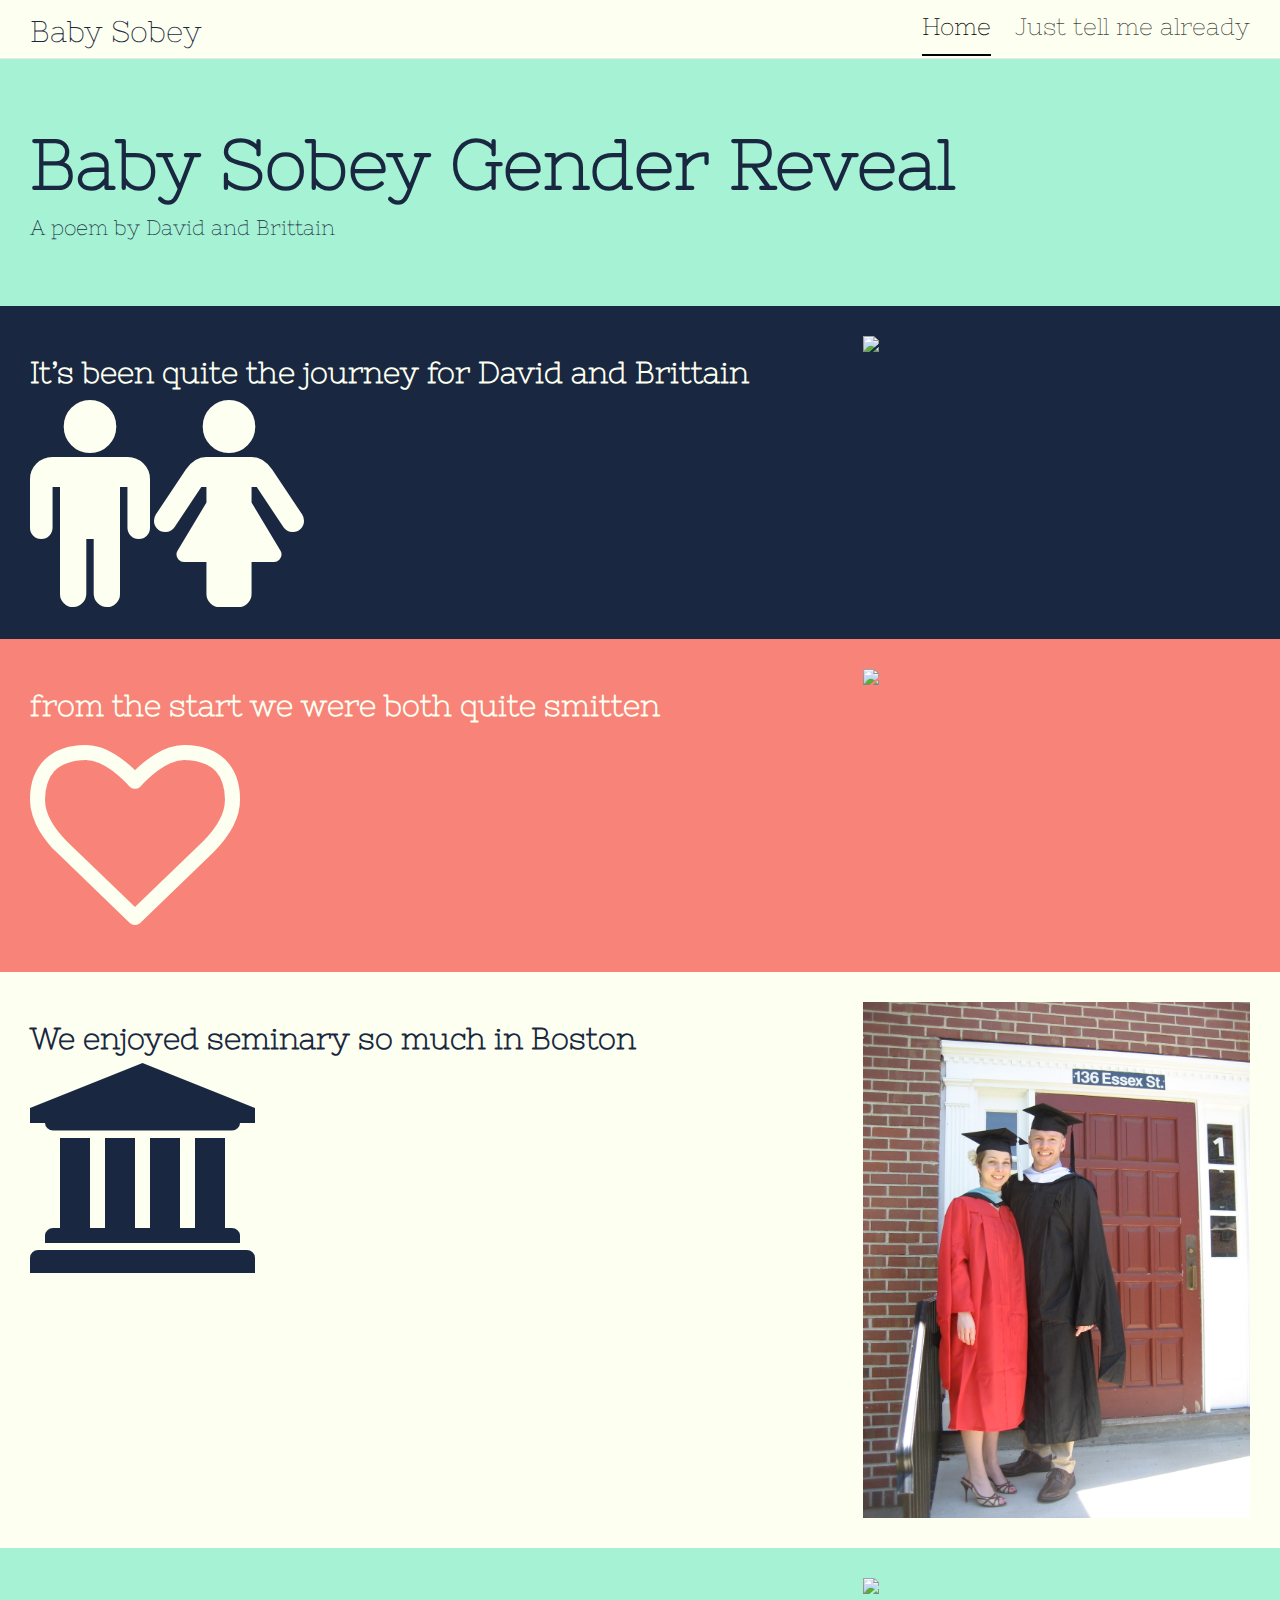
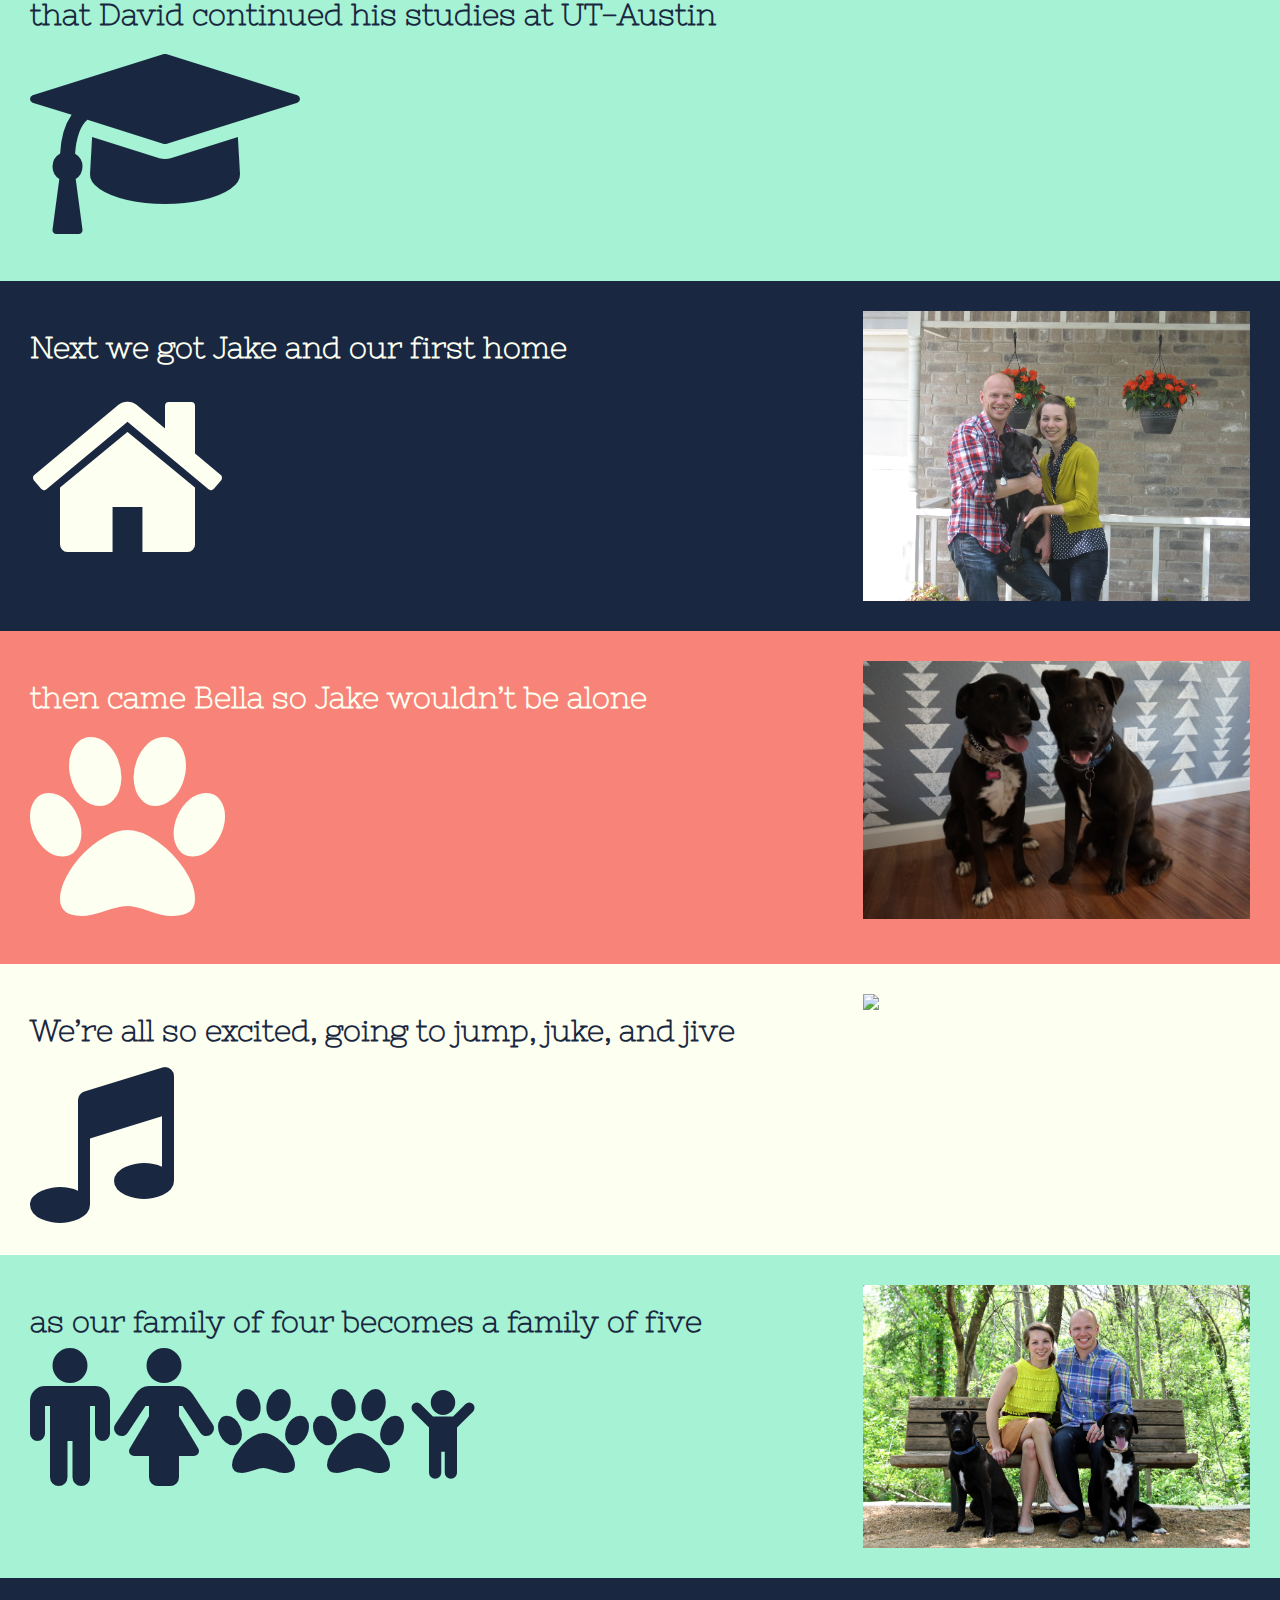
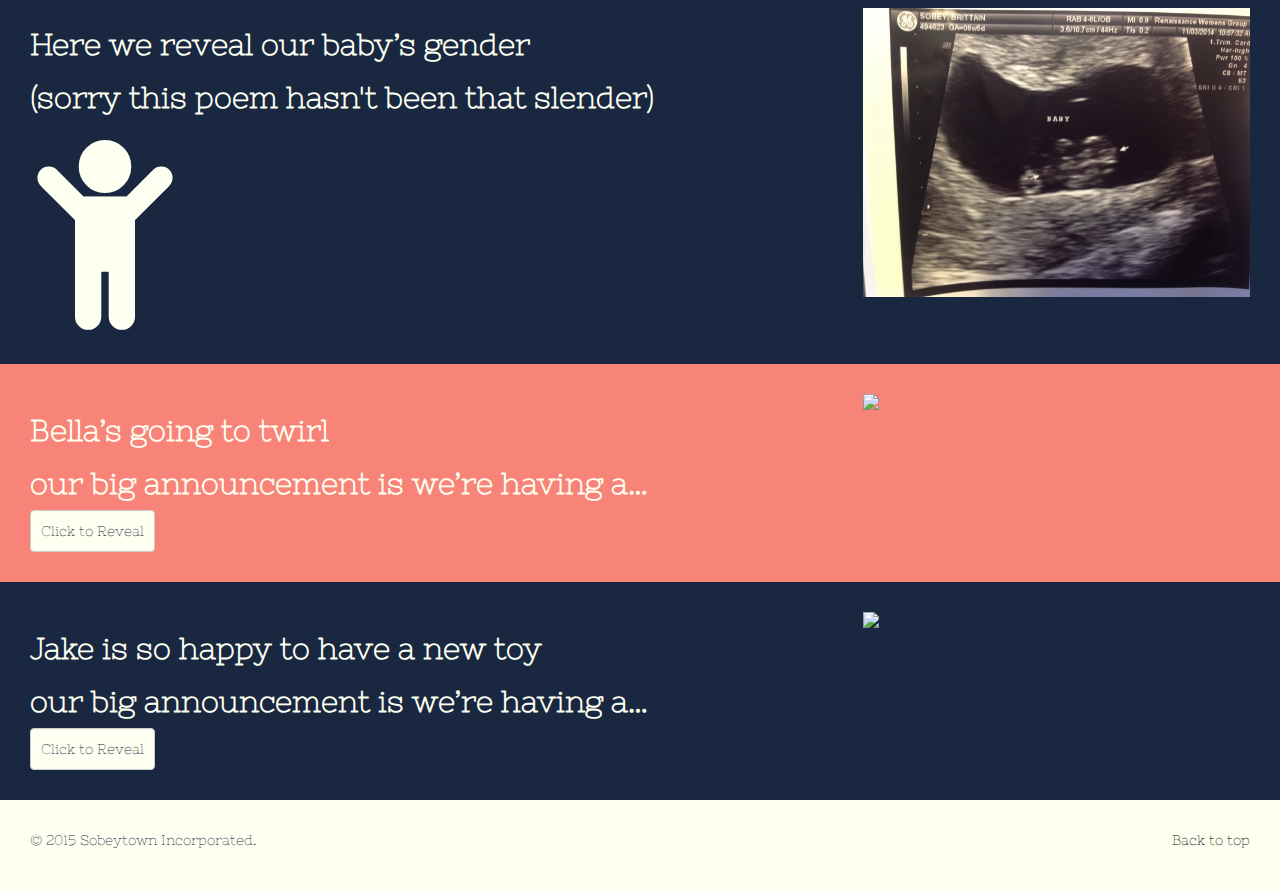
==== index.html @ a26b6206 "added navbar stuff and button stuff, resolves #11, resolves #4" ====
<!DOCTYPE html>
<html lang="en">
  <head>
    <meta charset="utf-8">
    <meta http-equiv="X-UA-Compatible" content="IE=edge">
    <meta name="viewport" content="width=device-width, initial-scale=1">
    <meta name="description" content="">
    <meta name="author" content="">
    <link rel="icon" href="../../favicon.ico">
    <link href="font-awesome-4.1.0/css/font-awesome.min.css" rel="stylesheet">

    <title>Baby Sobey | Gender Reveal</title>

    <!-- Bootstrap core CSS -->
    <link href="css/bootstrap.min.css" rel="stylesheet">

    <!-- Custom styles for this template -->
    <link href="css/sobeytown.css" rel="stylesheet"> 
    <link href='http://fonts.googleapis.com/css?family=Nixie+One|Amatic+SC:400,700' rel='stylesheet' type='text/css'>

  </head>

  <body>
    <nav class="navbar navbar-masthead navbar-sobey navbar-fixed-top">
      <div class="inner">
        <h3 class="masthead-brand">
          <a href="index.html">Baby Sobey</a>
        </h3>
        <ul class="nav masthead-nav">
          <li class="active"><a href="#">Home</a></li>
          <li><a href="shortcut.html">Just tell me already</a></li>
        </ul>
      </div>
    </nav>
    <div class="jumbotron">
        <h1 class="cover-heading">Baby Sobey Gender Reveal</h1>
        <p>A poem by David and Brittain</p>
    </div>
    <div class="sobeytown-navy">
      <div class="row">
        <div class="col-md-8">
          <h2>It’s been quite the journey for David and Brittain </h2>
          <i class="fa fa-male" style="font-size: 15em; color:#FDFFF1"></i>
          <i class="fa fa-female" style="font-size: 15em; color:#FDFFF1"></i>
          <br>
        </div>
        <div class="col-md-4">
          <img src="img/journey.jpg" class="img-responsive">
        </div>
      </div>
    </div>
    <div class="sobeytown-coral">
      <div class="row">
        <div class="col-md-8">
          <h2>from the start we were both quite smitten</h2>
		  <i class="fa fa-heart-o" style="font-size: 15em; color:#FDFFF1"></i>
          <br>
        </div>
        <div class="col-md-4">
          <img src="img/smitten.jpg" class="img-responsive">
        </div>
      </div>
    </div>
    <div class="sobeytown-white">
      <div class="row">
        <div class="col-md-8">
          <h2>We enjoyed seminary so much in Boston</h2>
           <i class="fa fa-university" style="font-size: 15em; color:#192740"></i>
        </div>
        <div class="col-md-4">
          <img src="img/boston.jpg" class="img-responsive">
        </div>
      </div>
    </div>
    <div class="sobeytown-mint">
      <div class="row">
        <div class="col-md-8">
          <h2> that David continued his studies at UT-Austin </h2>
           <i class="fa fa-graduation-cap" style="font-size: 15em; color:#192740"></i>
        </div>
        <div class="col-md-4">
          <img src="img/UT-Austin.jpg" class="img-responsive">
        </div>
      </div>
    </div>
    <div class="sobeytown-navy">
      <div class="row">
        <div class="col-md-8">
          <h2>Next we got Jake and our first home</h2>
          <i class="fa fa-home" style="font-size: 15em; color:#FDFFF1"></i>
        </div>
        <div class="col-md-4">
          <img src="img/home.jpg" class="img-responsive">
        </div>
      </div>
    </div>
    <div class="sobeytown-coral">
      <div class="row">
        <div class="col-md-8">
          <h2>then came Bella so Jake wouldn’t be alone</h2>
          <i class="fa fa-paw" style="font-size: 15em; color:#FDFFF1"></i>
        </div>
        <div class="col-md-4">
          <img src="img/alone.jpg" class="img-responsive">
        </div>
      </div>
    </div>
    <div class="sobeytown-white">
      <div class="row">
        <div class="col-md-8">
          <h2>We’re all so excited, going to jump, juke, and jive</h2>
          <i class="fa fa-music" style="font-size: 12em; color:#192740"></i>
        </div>
        <div class="col-md-4">
          <img src="img/excited.jpg" class="img-responsive">
        </div>
      </div>
    </div>
    <div class="sobeytown-mint">
      <div class="row">
        <div class="col-md-8">
          <h2>as our family of four becomes a family of five</h2>
          <i class="fa fa-male" style="font-size: 10em; color:#192740"></i>
          <i class="fa fa-female" style="font-size: 10em; color:#192740"></i>
          <i class="fa fa-paw" style="font-size: 7em; color:#192740"></i>
          <i class="fa fa-paw" style="font-size: 7em; color:#192740"></i>
          <i class="fa fa-child" style="font-size: 7em; color:#192740"></i>
        </div>
        <div class="col-md-4">
          <img src="img/five.jpg" class="img-responsive">
        </div>
      </div>
    </div>
    <div class="sobeytown-navy">
      <div class="row">
        <div class="col-md-8">
          <h2>Here we reveal our baby’s gender</h2>
          <h2>(sorry this poem hasn't been that slender)</h2>
          <i class="fa fa-child" style="font-size: 15em; color:#FDFFF1"></i>
        </div>
        <div class="col-md-4">
          <img src="img/ultrasound.jpg" class="img-responsive">
        </div>
      </div>
    </div>
    <div class="sobeytown-coral">
      <div class="row">
        <div class="col-md-8">
          <h2>Bella’s going to twirl</h2>
          <h2>our big announcement is we’re having a… </h2>
          <button type="button" class="btn btn-default">Click to Reveal</button>
        </div>
        <div class="col-md-4">
          <img src="img/twirl.gif" class="img-responsive">
        </div>
      </div>
    </div>
    <div class="sobeytown-navy">
      <div class="row">
        <div class="col-md-8">
          <h2>Jake is so happy to have a new toy</h2>
          <h2>our big announcement is we’re having a… </h2>
          <button type="button" class="btn btn-default">Click to Reveal</button>
        </div>
        <div class="col-md-4">
          <img src="img/newtoy.gif" class="img-responsive">
        </div>
      </div>
    </div>
    <div class="sobeytown-white">
      <p class="pull-right"><a href="#">Back to top</a></p>
      <footer>
        <p>&copy; 2015 Sobeytown Incorporated.</p>
      </footer>
    </div>


    <!-- Bootstrap core JavaScript
    ================================================== -->
    <!-- Placed at the end of the document so the pages load faster -->
    <script src="https://ajax.googleapis.com/ajax/libs/jquery/1.11.0/jquery.min.js"></script>
    <script src="js/bootstrap.min.js"></script>
    <script src="js/docs.min.js"></script>

  </body>
</html>
---- css/sobeytown.css ----
/*
 * Globals
 */

/* Links */
a,
a:focus,
a:hover {
  background-color: transparent;
  color: #192740;
  font-family: 'Nixie One', cursive;
  text-decoration: none;
}

/* Custom default button */
.btn-default,
.btn-default:hover,
.btn-default:focus {
  color: #192740;
  text-shadow: none; /* Prevent inheritence from `body` */
  background-color: #FDFFF1;
  font-family: 'Nixie One', cursive;
  padding: 10px;
}

/*
 * Header
 */
.navbar-sobey {
    background-color: #FDFFF1;
    border-color: #e7e7e7;
    color: #192740;
}

.masthead-brand {
  margin-top: 15px;
  margin-bottom: 10px;
  font-size: 30px;
  font-weight: 300;
}

.masthead-nav > li {
  display: inline-block;
}
.masthead-nav > li + li {
  margin-left: 20px;
}
.masthead-nav > li > a {
  padding-right: 0;
  padding-left: 0;
  font-size: 24px;
  font-weight: 300;
  color: #000; /* IE8 proofing */
  color: rgba(0,0,0,.75);
  border-bottom: 2px solid transparent;
}
.masthead-nav > li > a:hover,
.masthead-nav > li > a:focus {
  background-color: transparent;
  border-bottom-color: #a9a9a9;
  border-bottom-color: rgba(0,0,0,.25);
}
.masthead-nav > .active > a,
.masthead-nav > .active > a:hover,
.masthead-nav > .active > a:focus {
  color: #000;
  border-bottom-color: #000;
}

@media (min-width: 768px) {
  .masthead-brand {
    float: left;
  }
  .masthead-nav {
    float: right;
  }
}
.img-responsive{width:100%;}
.video-container {
    position: relative;
    padding-bottom: 56.25%;
    padding-top: 30px; height: 0; overflow: hidden;
}
 
.video-container iframe,
.video-container object,
.video-container embed {
    position: absolute;
    top: 0;
    left: 0;
    width: 100%;
    height: 100%;
}

.video-container {
    position: relative;
    padding-bottom: 56.25%;
    padding-top: 30px; height: 0; overflow: hidden;
}

.pull-right a {
  color: #000;
}

html, body {
margin:0;
padding:0;
}

body {
  background-color: #FDFFF1;
  padding-top:58px; 
}

.jumbotron {
  background-color: #A5F2D4;
  color: #192740;
  margin-bottom: 0;
}

.sobeytown-navy {
  background-color: #192740;
  color: #FDFFF1; 
  padding: 30px;
}

.sobeytown-mint {
  background-color: #A5F2D4;
  color: #192740; 
  padding: 30px;
}

.sobeytown-coral {
  background-color: #F88379;
  color: #FDFFF1; 
  padding: 30px;
}

.sobeytown-white {
  background-color: #FDFFF1;
  color: #192740;
  padding: 30px;
}

.text-muted {
  color: inherit;
  font-style: italic;
}
/* Padding for spacing */
.inner {
  padding-left: 30px;
  padding-right: 30px;
}
.center {
  text-align: center;
}

h1 { font-family: 'Nixie One', cursive; font-weight: 700; font-size: 70px !important; }
h2 { font-family: 'Nixie One', cursive; font-weight: 700; }
h3 { font-family: 'Nixie One', cursive; font-weight: 700; }
p { font-family: 'Nixie One', cursive; }

.vcenter {
    display:table-cell;
    vertical-align:middle;
    text-align:center;
}

.rowvcenter {
    display: table;
    table-layout: fixed;
}
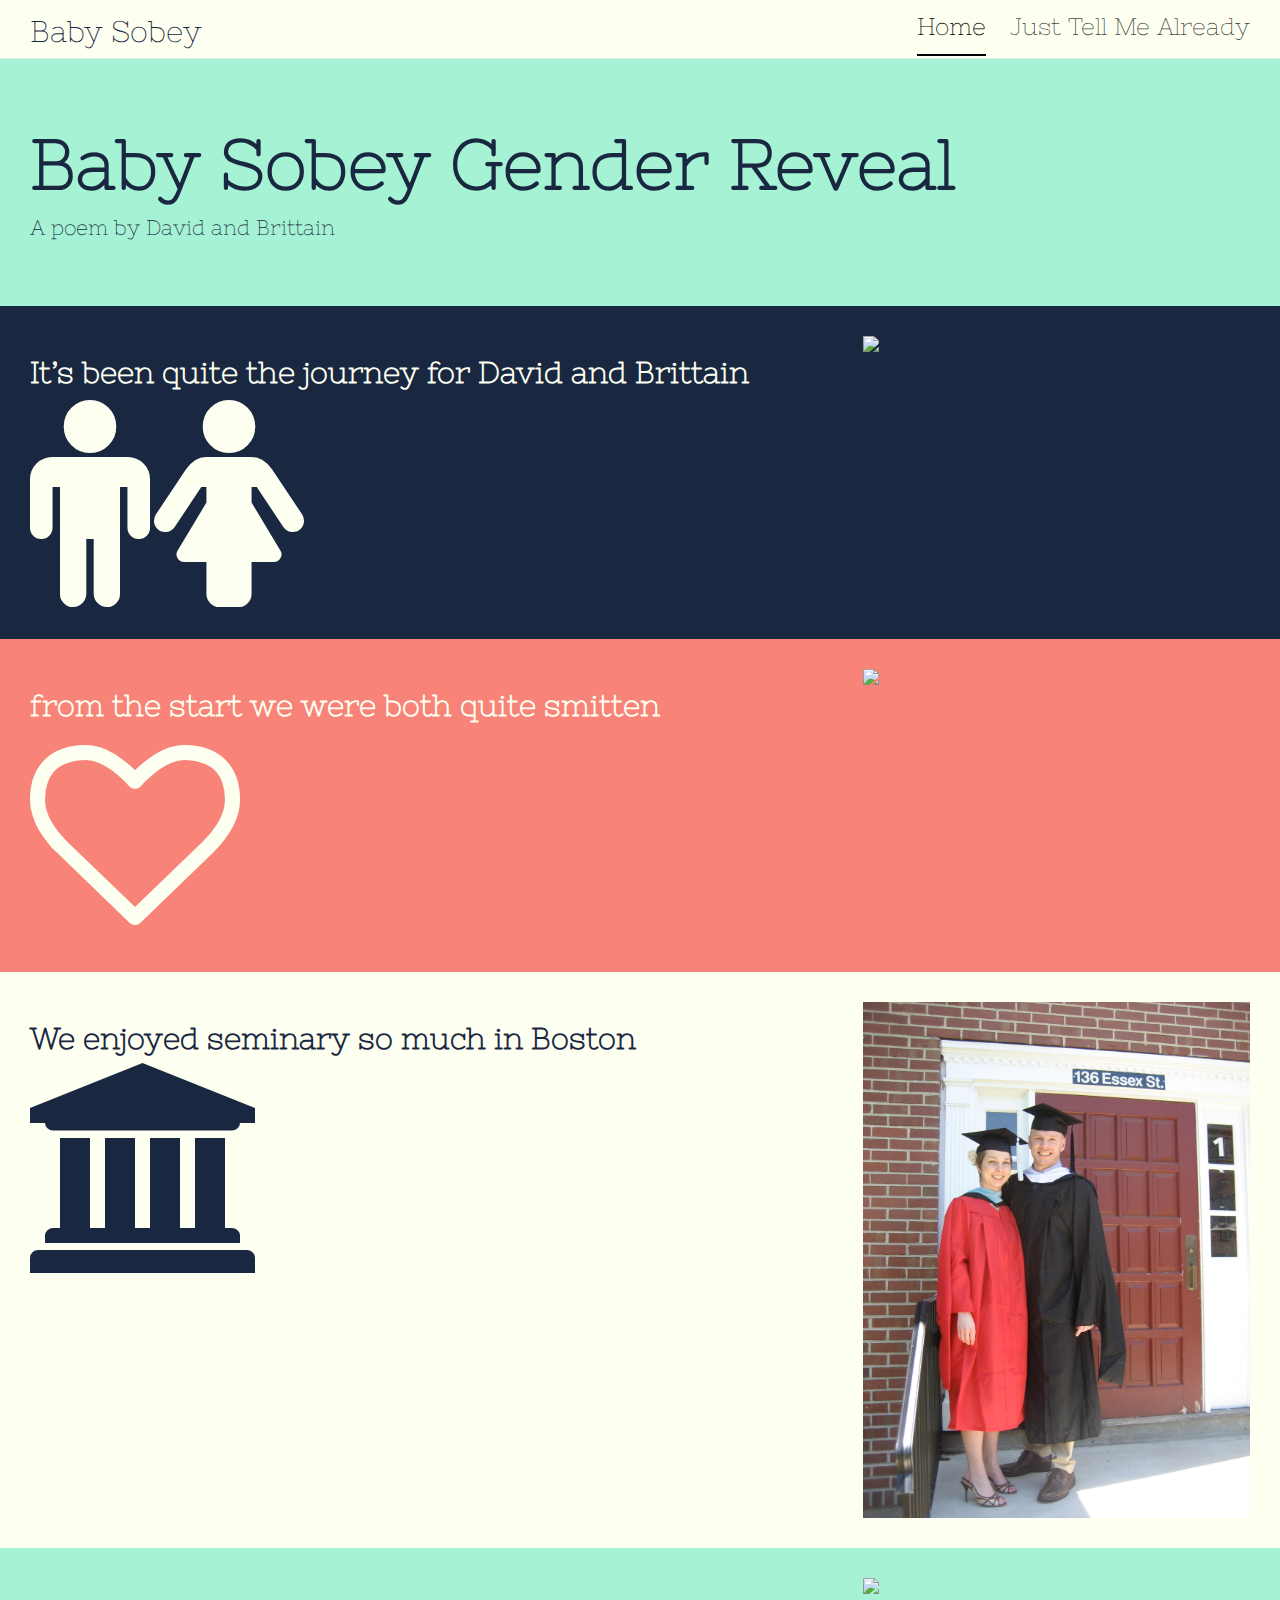
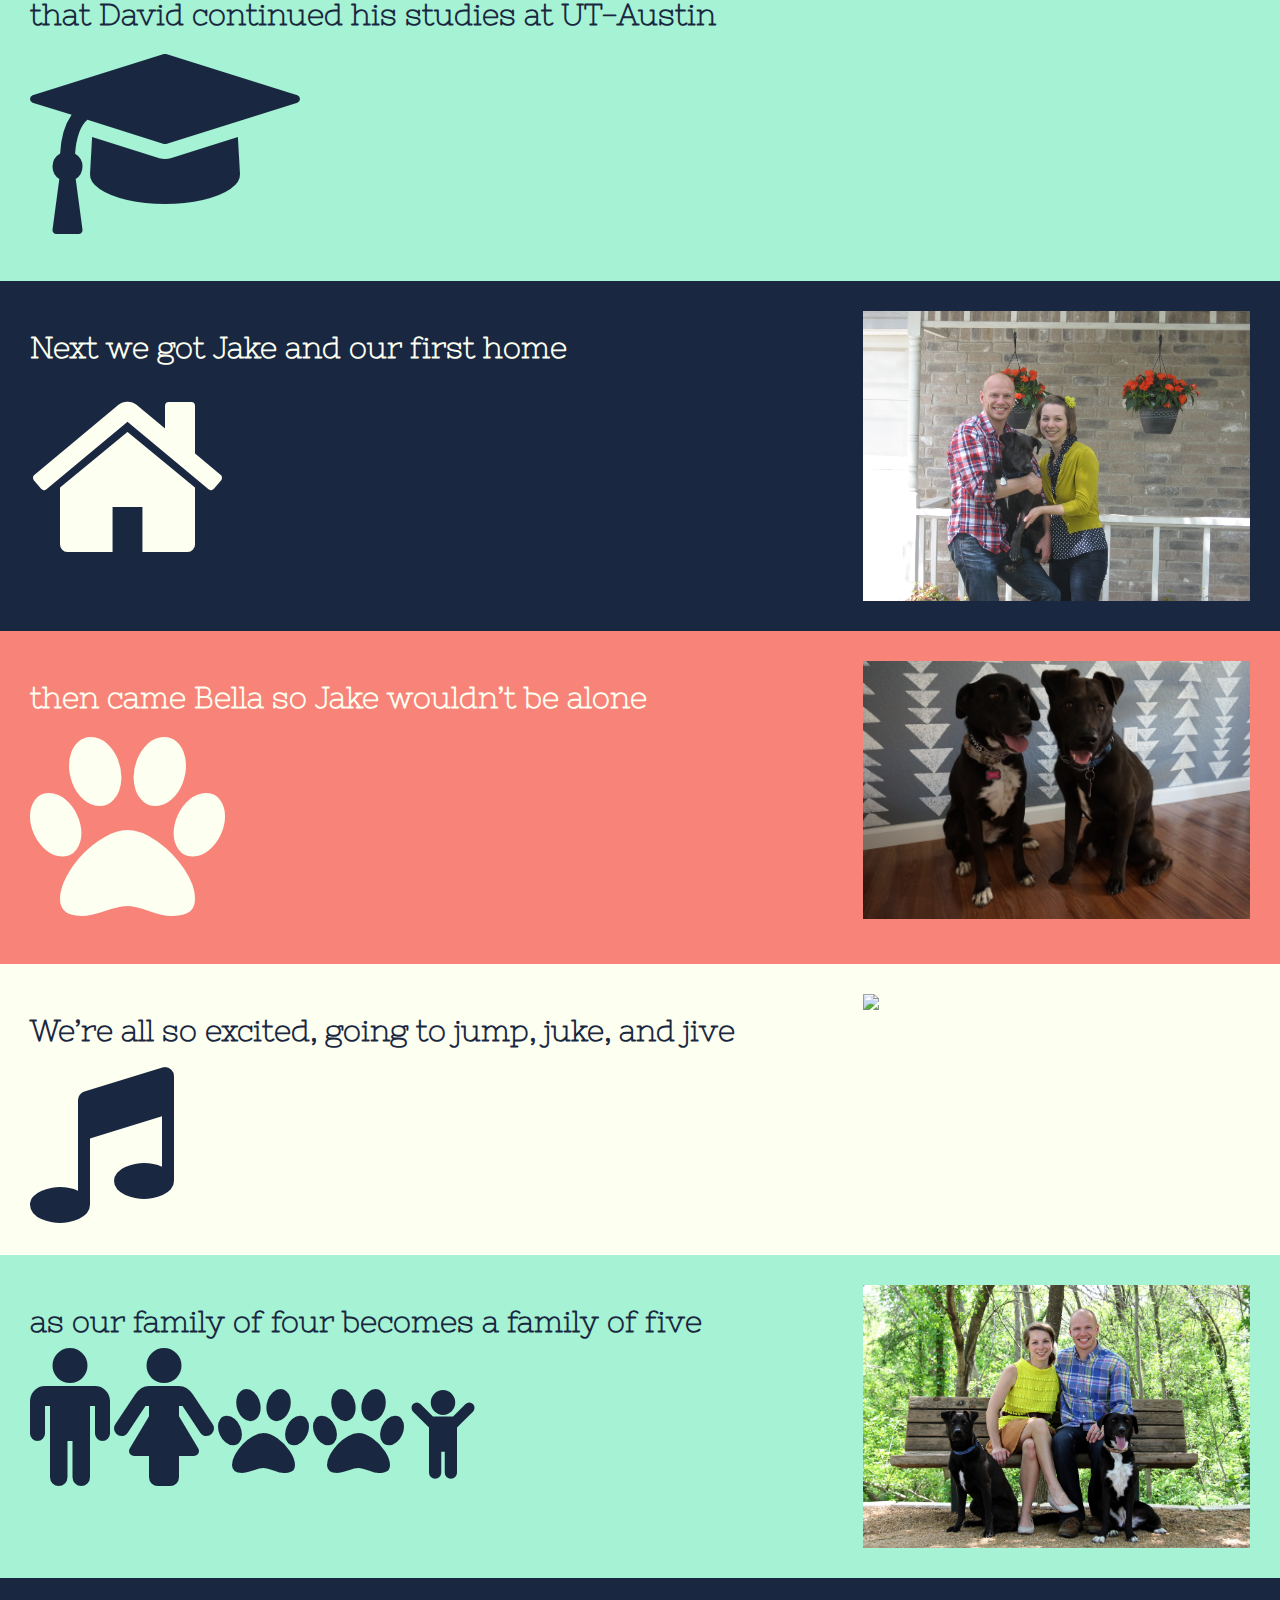
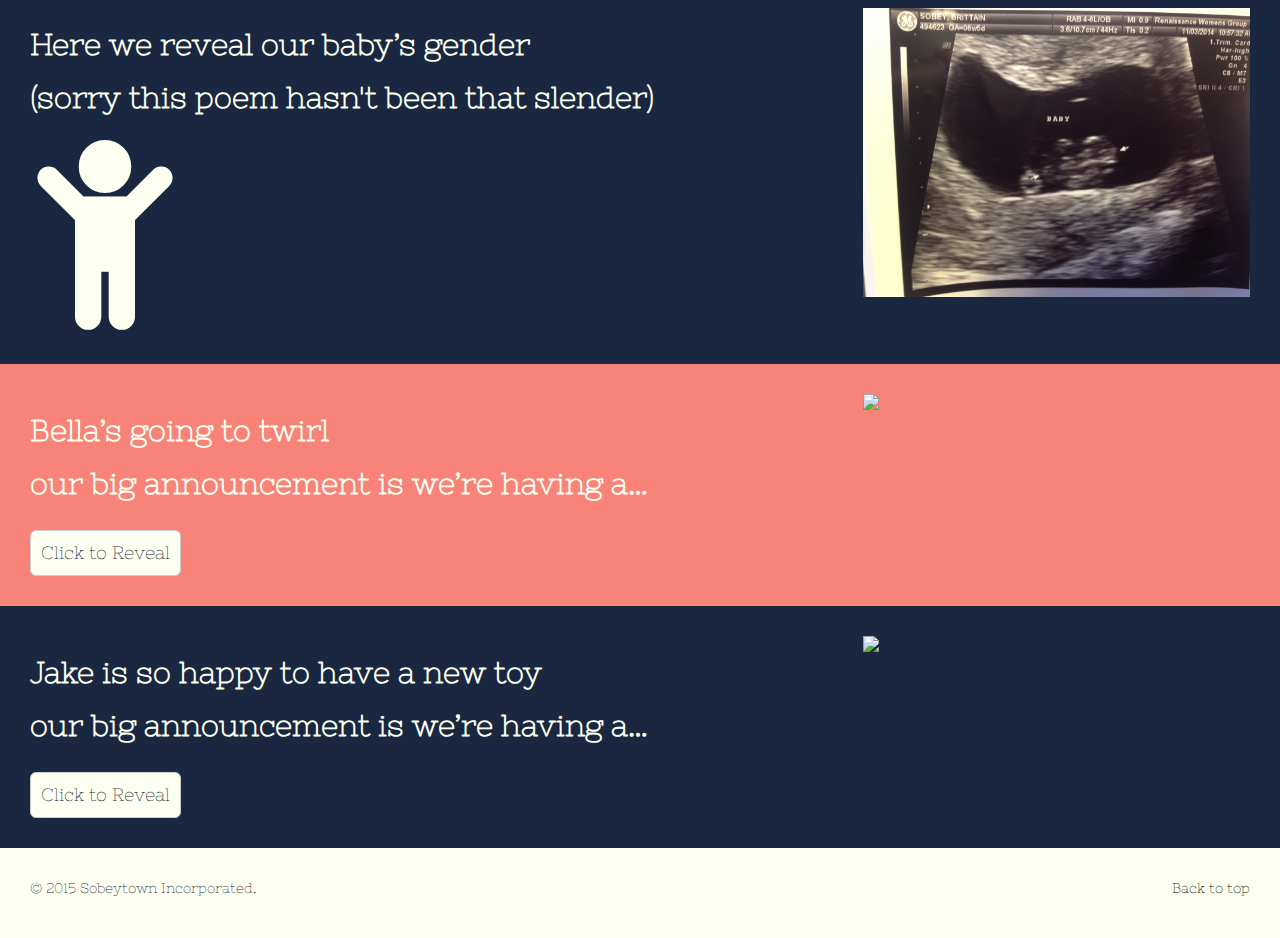
==== commit 2111966d: "added pages for shortcut, boy, and girl, resolves #12" ====
--- a/index.html
+++ b/index.html
@@ -28,7 +28,7 @@
         </h3>
         <ul class="nav masthead-nav">
           <li class="active"><a href="#">Home</a></li>
-          <li><a href="shortcut.html">Just tell me already</a></li>
+          <li><a href="shortcut.html">Just Tell Me Already</a></li>
         </ul>
       </div>
     </nav>
@@ -148,7 +148,10 @@
         <div class="col-md-8">
           <h2>Bella’s going to twirl</h2>
           <h2>our big announcement is we’re having a… </h2>
-          <button type="button" class="btn btn-default">Click to Reveal</button>
+          <br>
+          <a class="btn btn-default btn-lg" href="boy.html" role="button">
+            Click to Reveal
+          </a>
         </div>
         <div class="col-md-4">
           <img src="img/twirl.gif" class="img-responsive">
@@ -160,7 +163,10 @@
         <div class="col-md-8">
           <h2>Jake is so happy to have a new toy</h2>
           <h2>our big announcement is we’re having a… </h2>
-          <button type="button" class="btn btn-default">Click to Reveal</button>
+          <br>
+          <a class="btn btn-default btn-lg" href="girl.html" role="button">
+            Click to Reveal
+          </a>
         </div>
         <div class="col-md-4">
           <img src="img/newtoy.gif" class="img-responsive">
--- a/css/sobeytown.css
+++ b/css/sobeytown.css
@@ -27,8 +27,8 @@
  * Header
  */
 .navbar-sobey {
+    border-color: #e7e7e7;
     background-color: #FDFFF1;
-    border-color: #e7e7e7;
     color: #192740;
 }
 
@@ -118,6 +118,25 @@
   margin-bottom: 0;
 }
 
+.shortcut {
+  padding-bottom: 100px;
+  padding-top: 30px;
+}
+
+.boy {
+  padding-bottom: 100px;
+  padding-top: 30px;
+  background-color: #192740;
+  color: #FDFFF1;
+}
+
+.girl {
+  padding-bottom: 100px;
+  padding-top: 30px;
+  background-color: #F88379;
+  color: #FDFFF1;
+}
+
 .sobeytown-navy {
   background-color: #192740;
   color: #FDFFF1; 
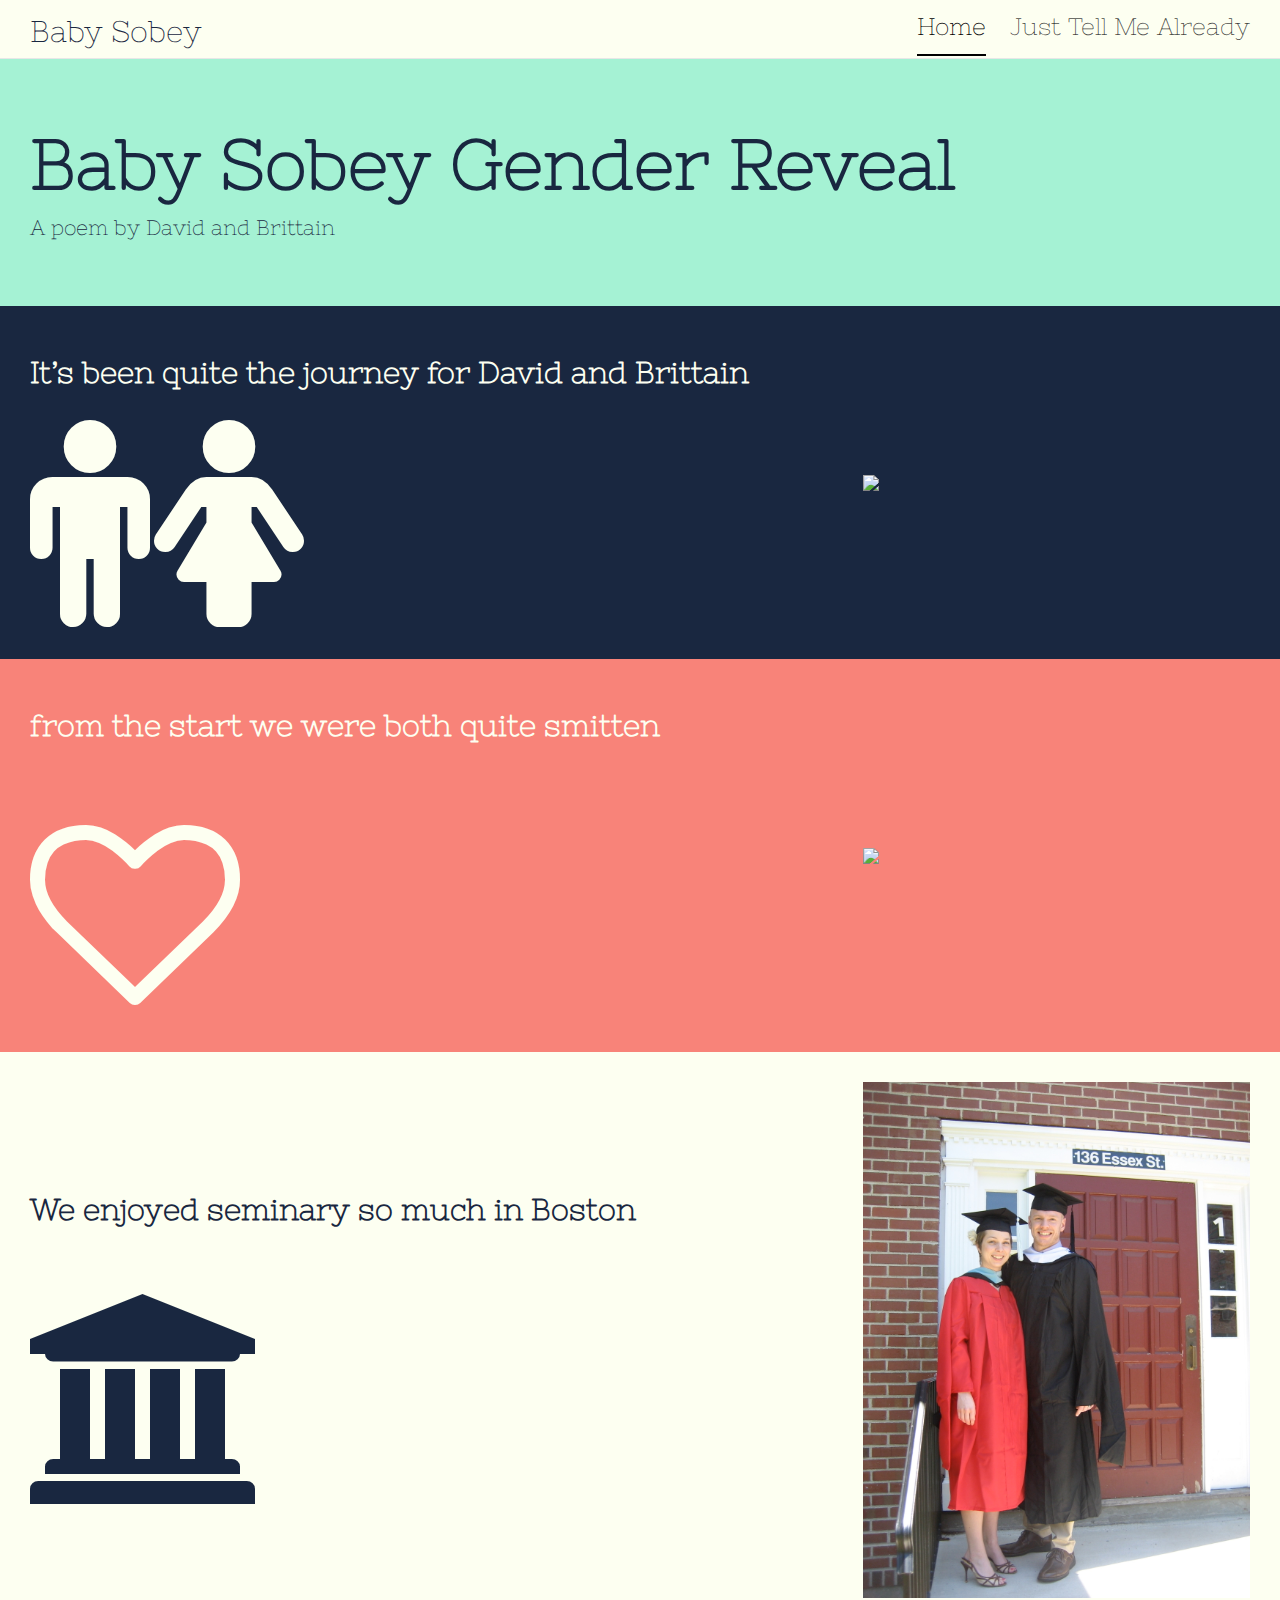
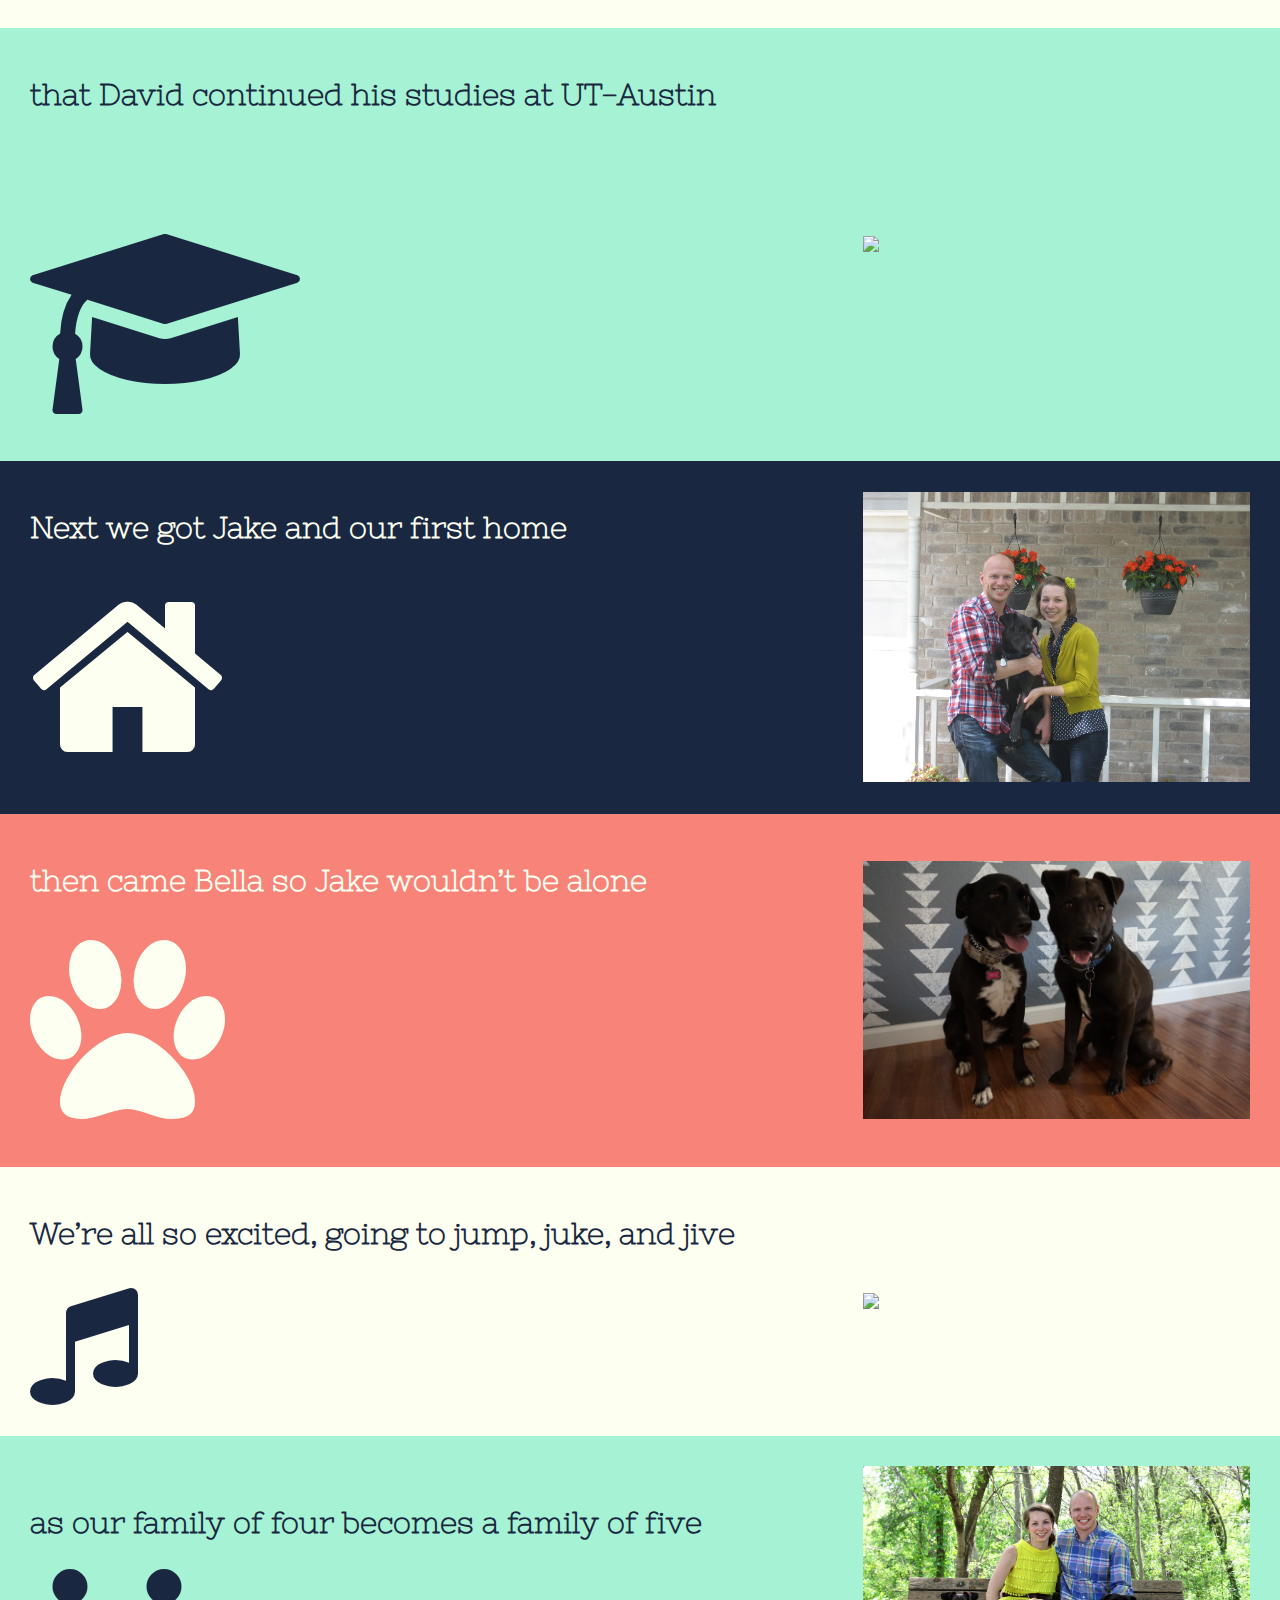
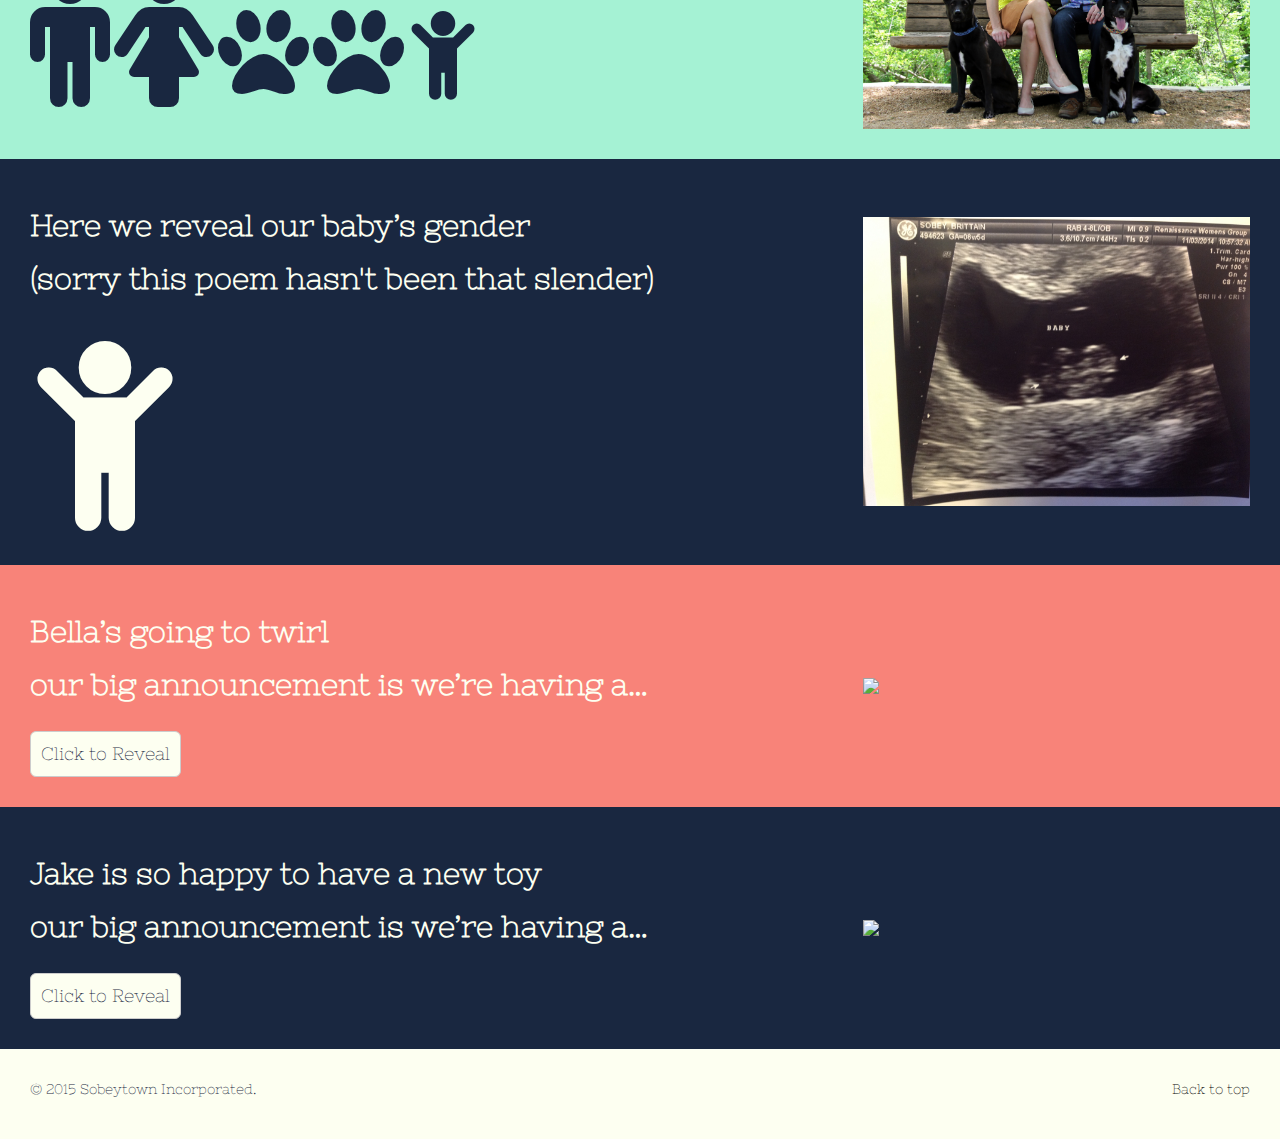
==== commit 3b5545dc: "fixed the spacing issues, resolves #5" ====
--- a/index.html
+++ b/index.html
@@ -40,6 +40,7 @@
       <div class="row">
         <div class="col-md-8">
           <h2>It’s been quite the journey for David and Brittain </h2>
+          <br>
           <i class="fa fa-male" style="font-size: 15em; color:#FDFFF1"></i>
           <i class="fa fa-female" style="font-size: 15em; color:#FDFFF1"></i>
           <br>
@@ -53,7 +54,8 @@
       <div class="row">
         <div class="col-md-8">
           <h2>from the start we were both quite smitten</h2>
-		  <i class="fa fa-heart-o" style="font-size: 15em; color:#FDFFF1"></i>
+          <br><br><br>
+		      <i class="fa fa-heart-o" style="font-size: 15em; color:#FDFFF1"></i>
           <br>
         </div>
         <div class="col-md-4">
@@ -65,7 +67,8 @@
       <div class="row">
         <div class="col-md-8">
           <h2>We enjoyed seminary so much in Boston</h2>
-           <i class="fa fa-university" style="font-size: 15em; color:#192740"></i>
+          <br><br><br>
+          <i class="fa fa-university" style="font-size: 15em; color:#192740"></i>
         </div>
         <div class="col-md-4">
           <img src="img/boston.jpg" class="img-responsive">
@@ -76,7 +79,8 @@
       <div class="row">
         <div class="col-md-8">
           <h2> that David continued his studies at UT-Austin </h2>
-           <i class="fa fa-graduation-cap" style="font-size: 15em; color:#192740"></i>
+          <br><br><br><br><br>
+          <i class="fa fa-graduation-cap" style="font-size: 15em; color:#192740; text-align:center"></i>
         </div>
         <div class="col-md-4">
           <img src="img/UT-Austin.jpg" class="img-responsive">
@@ -87,6 +91,7 @@
       <div class="row">
         <div class="col-md-8">
           <h2>Next we got Jake and our first home</h2>
+          <br>
           <i class="fa fa-home" style="font-size: 15em; color:#FDFFF1"></i>
         </div>
         <div class="col-md-4">
@@ -98,6 +103,7 @@
       <div class="row">
         <div class="col-md-8">
           <h2>then came Bella so Jake wouldn’t be alone</h2>
+          <br>
           <i class="fa fa-paw" style="font-size: 15em; color:#FDFFF1"></i>
         </div>
         <div class="col-md-4">
@@ -109,7 +115,8 @@
       <div class="row">
         <div class="col-md-8">
           <h2>We’re all so excited, going to jump, juke, and jive</h2>
-          <i class="fa fa-music" style="font-size: 12em; color:#192740"></i>
+          <br>
+          <i class="fa fa-music" style="font-size: 9em; color:#192740"></i>
         </div>
         <div class="col-md-4">
           <img src="img/excited.jpg" class="img-responsive">
@@ -120,6 +127,7 @@
       <div class="row">
         <div class="col-md-8">
           <h2>as our family of four becomes a family of five</h2>
+          <br>
           <i class="fa fa-male" style="font-size: 10em; color:#192740"></i>
           <i class="fa fa-female" style="font-size: 10em; color:#192740"></i>
           <i class="fa fa-paw" style="font-size: 7em; color:#192740"></i>
@@ -136,6 +144,7 @@
         <div class="col-md-8">
           <h2>Here we reveal our baby’s gender</h2>
           <h2>(sorry this poem hasn't been that slender)</h2>
+          <br>
           <i class="fa fa-child" style="font-size: 15em; color:#FDFFF1"></i>
         </div>
         <div class="col-md-4">
--- a/css/sobeytown.css
+++ b/css/sobeytown.css
@@ -190,4 +190,11 @@
     table-layout: fixed;
 }
 
-
+.col-md-4, .col-md-8 {
+    float:none;
+    display:inline-block;
+    vertical-align:middle;
+    margin-right:-4px;
+}
+
+
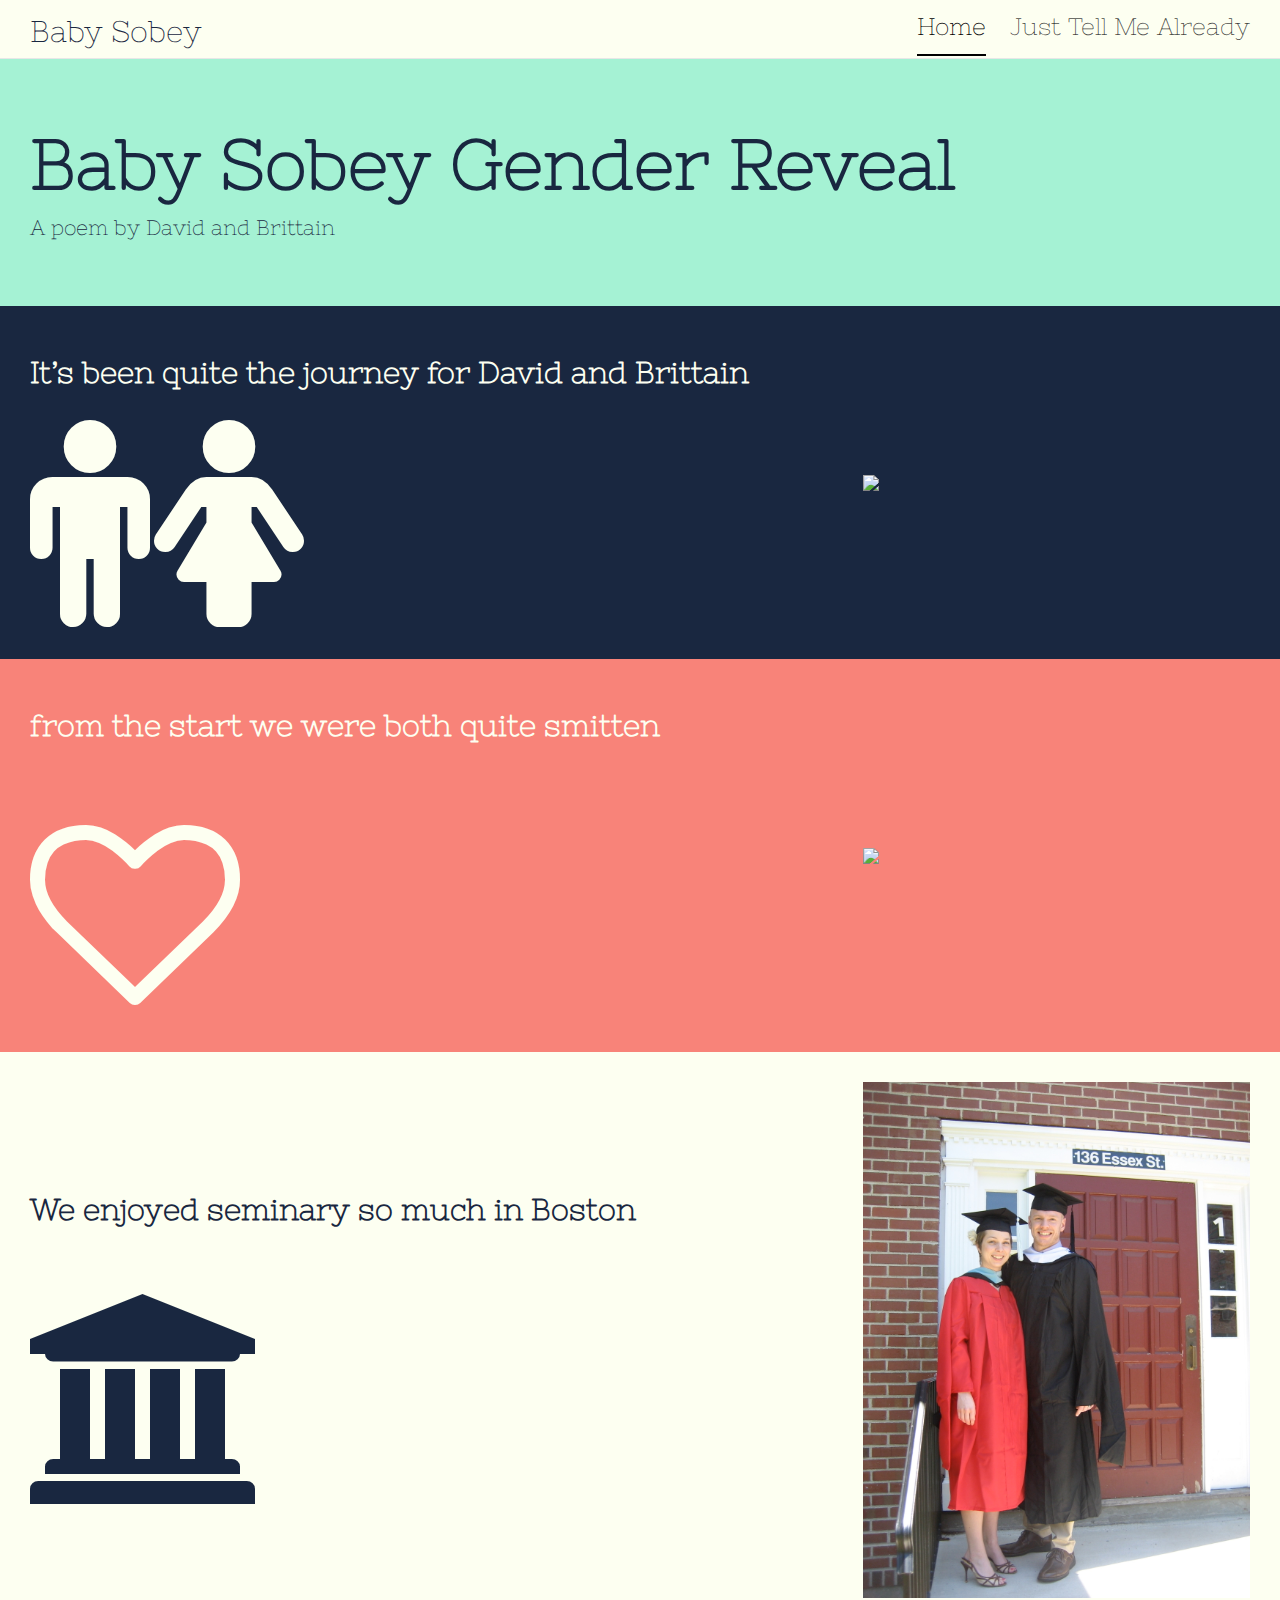
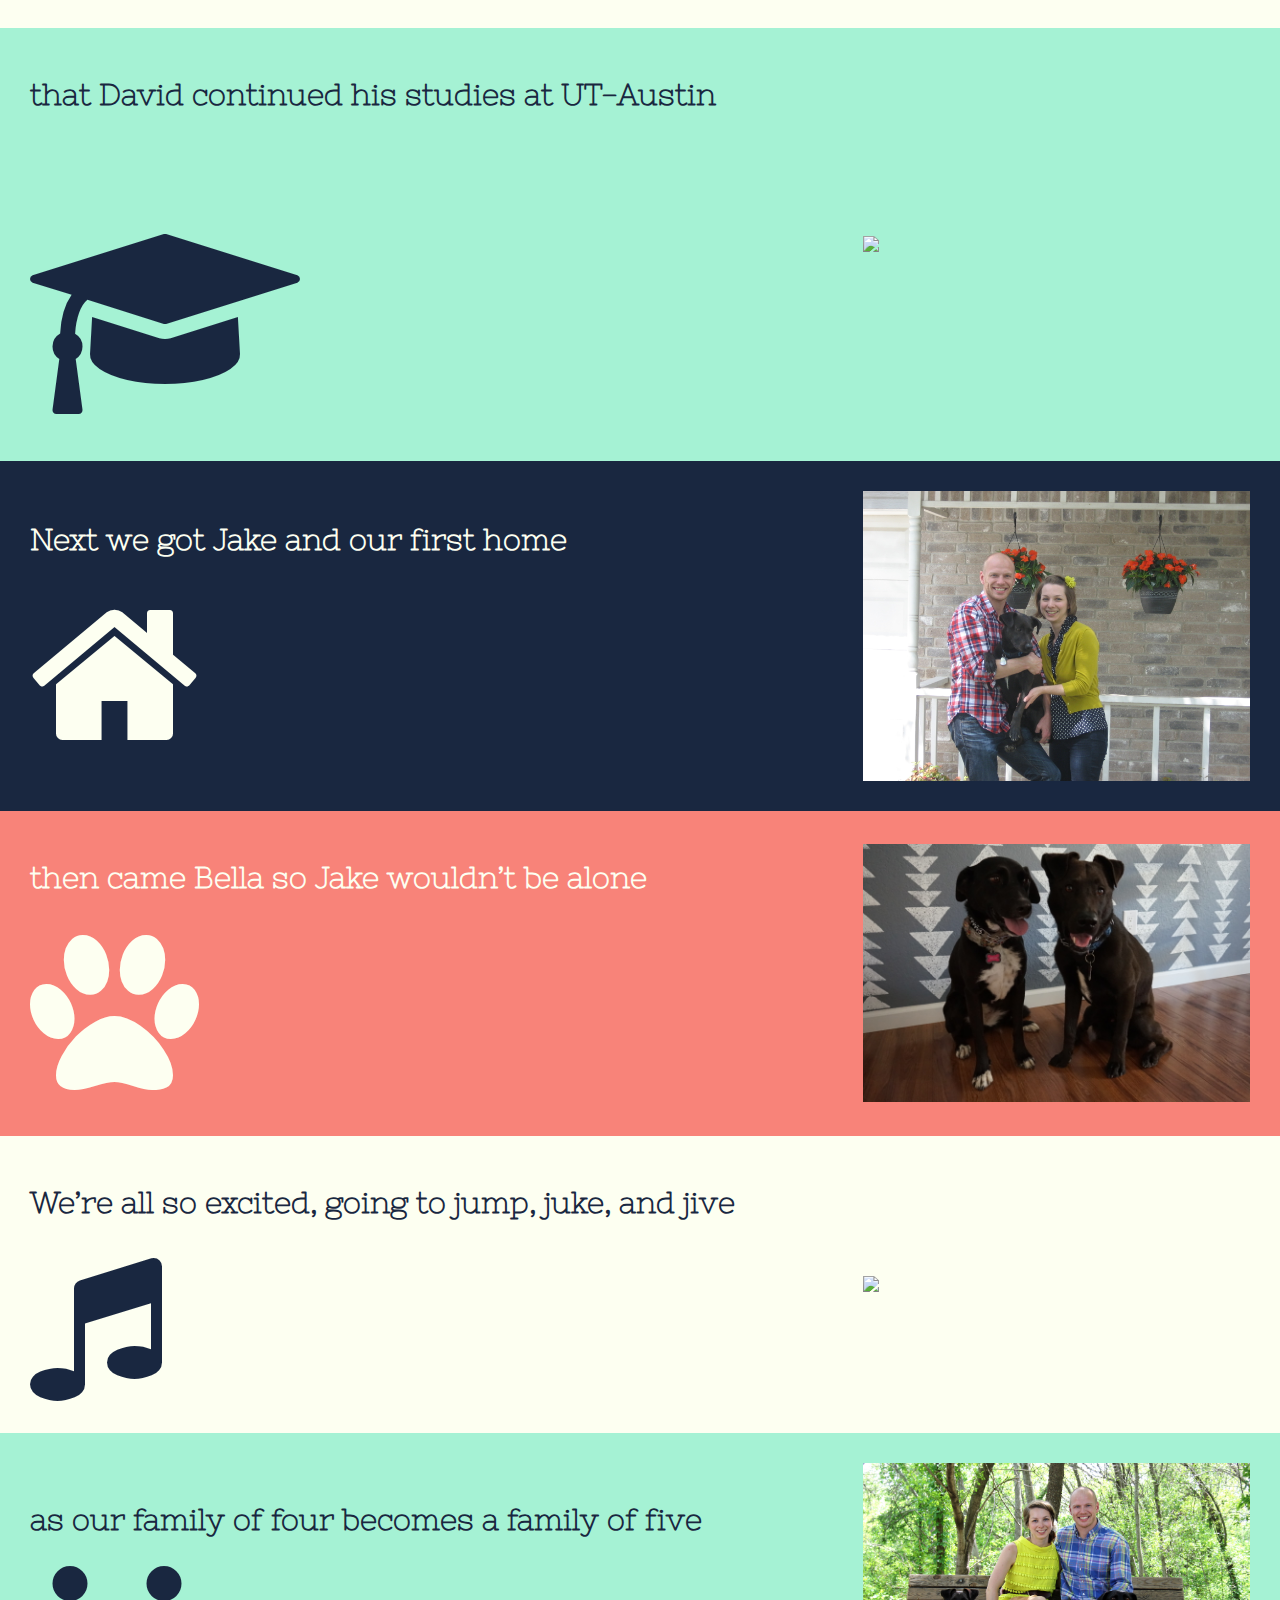
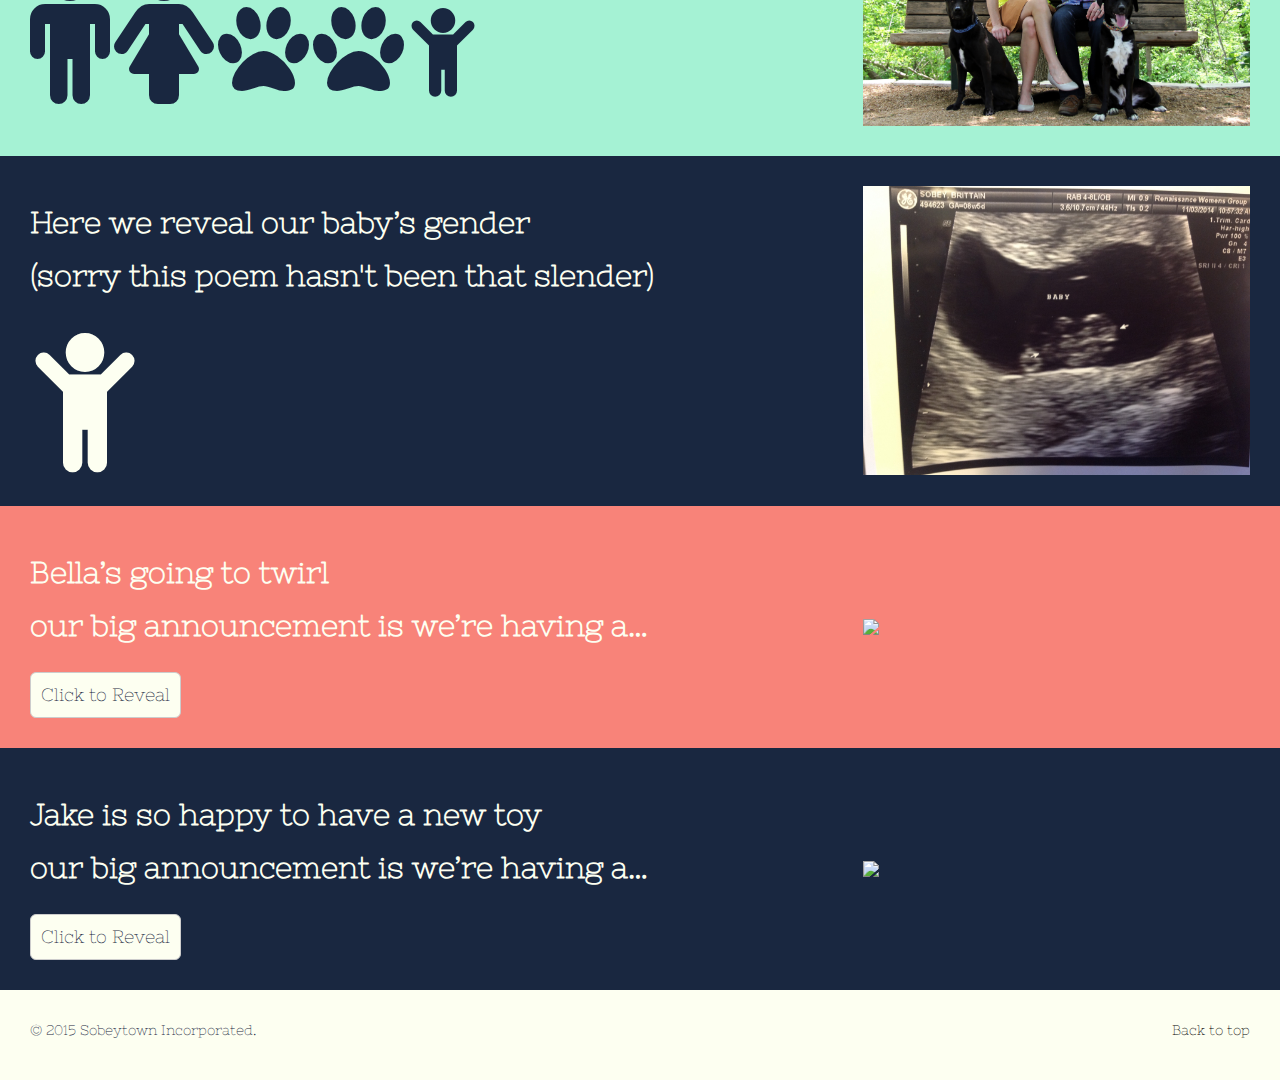
==== commit dd83e38c: "icon size changes" ====
--- a/index.html
+++ b/index.html
@@ -4,9 +4,9 @@
     <meta charset="utf-8">
     <meta http-equiv="X-UA-Compatible" content="IE=edge">
     <meta name="viewport" content="width=device-width, initial-scale=1">
-    <meta name="description" content="">
-    <meta name="author" content="">
-    <link rel="icon" href="../../favicon.ico">
+    <meta name="description" content="Gender Reveal Website for David and Brittain Sobey">
+    <meta name="author" content="Katie Ensign">
+    <link rel="shortcut icon" href="img/favicon.ico" type="image/x-icon">
     <link href="font-awesome-4.1.0/css/font-awesome.min.css" rel="stylesheet">
 
     <title>Baby Sobey | Gender Reveal</title>
@@ -92,7 +92,7 @@
         <div class="col-md-8">
           <h2>Next we got Jake and our first home</h2>
           <br>
-          <i class="fa fa-home" style="font-size: 15em; color:#FDFFF1"></i>
+          <i class="fa fa-home" style="font-size: 13em; color:#FDFFF1"></i>
         </div>
         <div class="col-md-4">
           <img src="img/home.jpg" class="img-responsive">
@@ -104,7 +104,7 @@
         <div class="col-md-8">
           <h2>then came Bella so Jake wouldn’t be alone</h2>
           <br>
-          <i class="fa fa-paw" style="font-size: 15em; color:#FDFFF1"></i>
+          <i class="fa fa-paw" style="font-size: 13em; color:#FDFFF1"></i>
         </div>
         <div class="col-md-4">
           <img src="img/alone.jpg" class="img-responsive">
@@ -116,7 +116,7 @@
         <div class="col-md-8">
           <h2>We’re all so excited, going to jump, juke, and jive</h2>
           <br>
-          <i class="fa fa-music" style="font-size: 9em; color:#192740"></i>
+          <i class="fa fa-music" style="font-size: 11em; color:#192740"></i>
         </div>
         <div class="col-md-4">
           <img src="img/excited.jpg" class="img-responsive">
@@ -145,7 +145,7 @@
           <h2>Here we reveal our baby’s gender</h2>
           <h2>(sorry this poem hasn't been that slender)</h2>
           <br>
-          <i class="fa fa-child" style="font-size: 15em; color:#FDFFF1"></i>
+          <i class="fa fa-child" style="font-size: 11em; color:#FDFFF1"></i>
         </div>
         <div class="col-md-4">
           <img src="img/ultrasound.jpg" class="img-responsive">
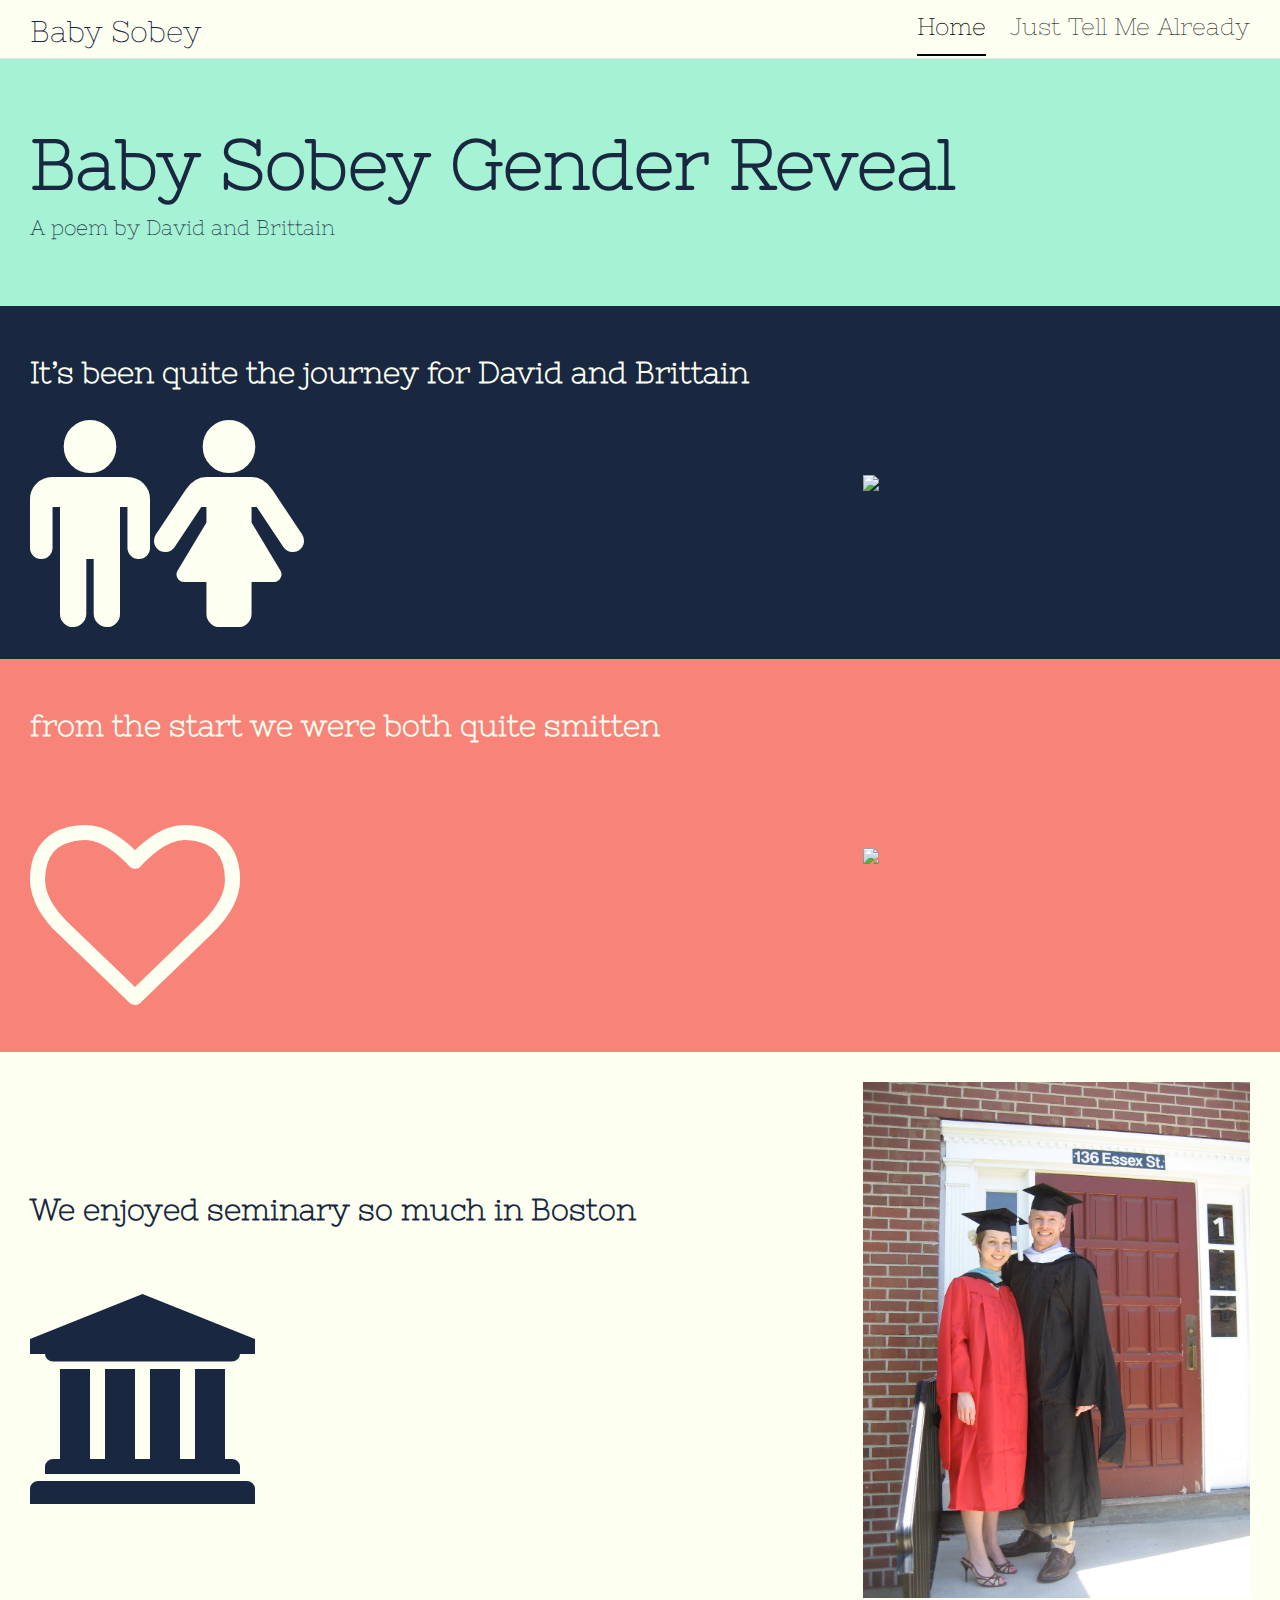
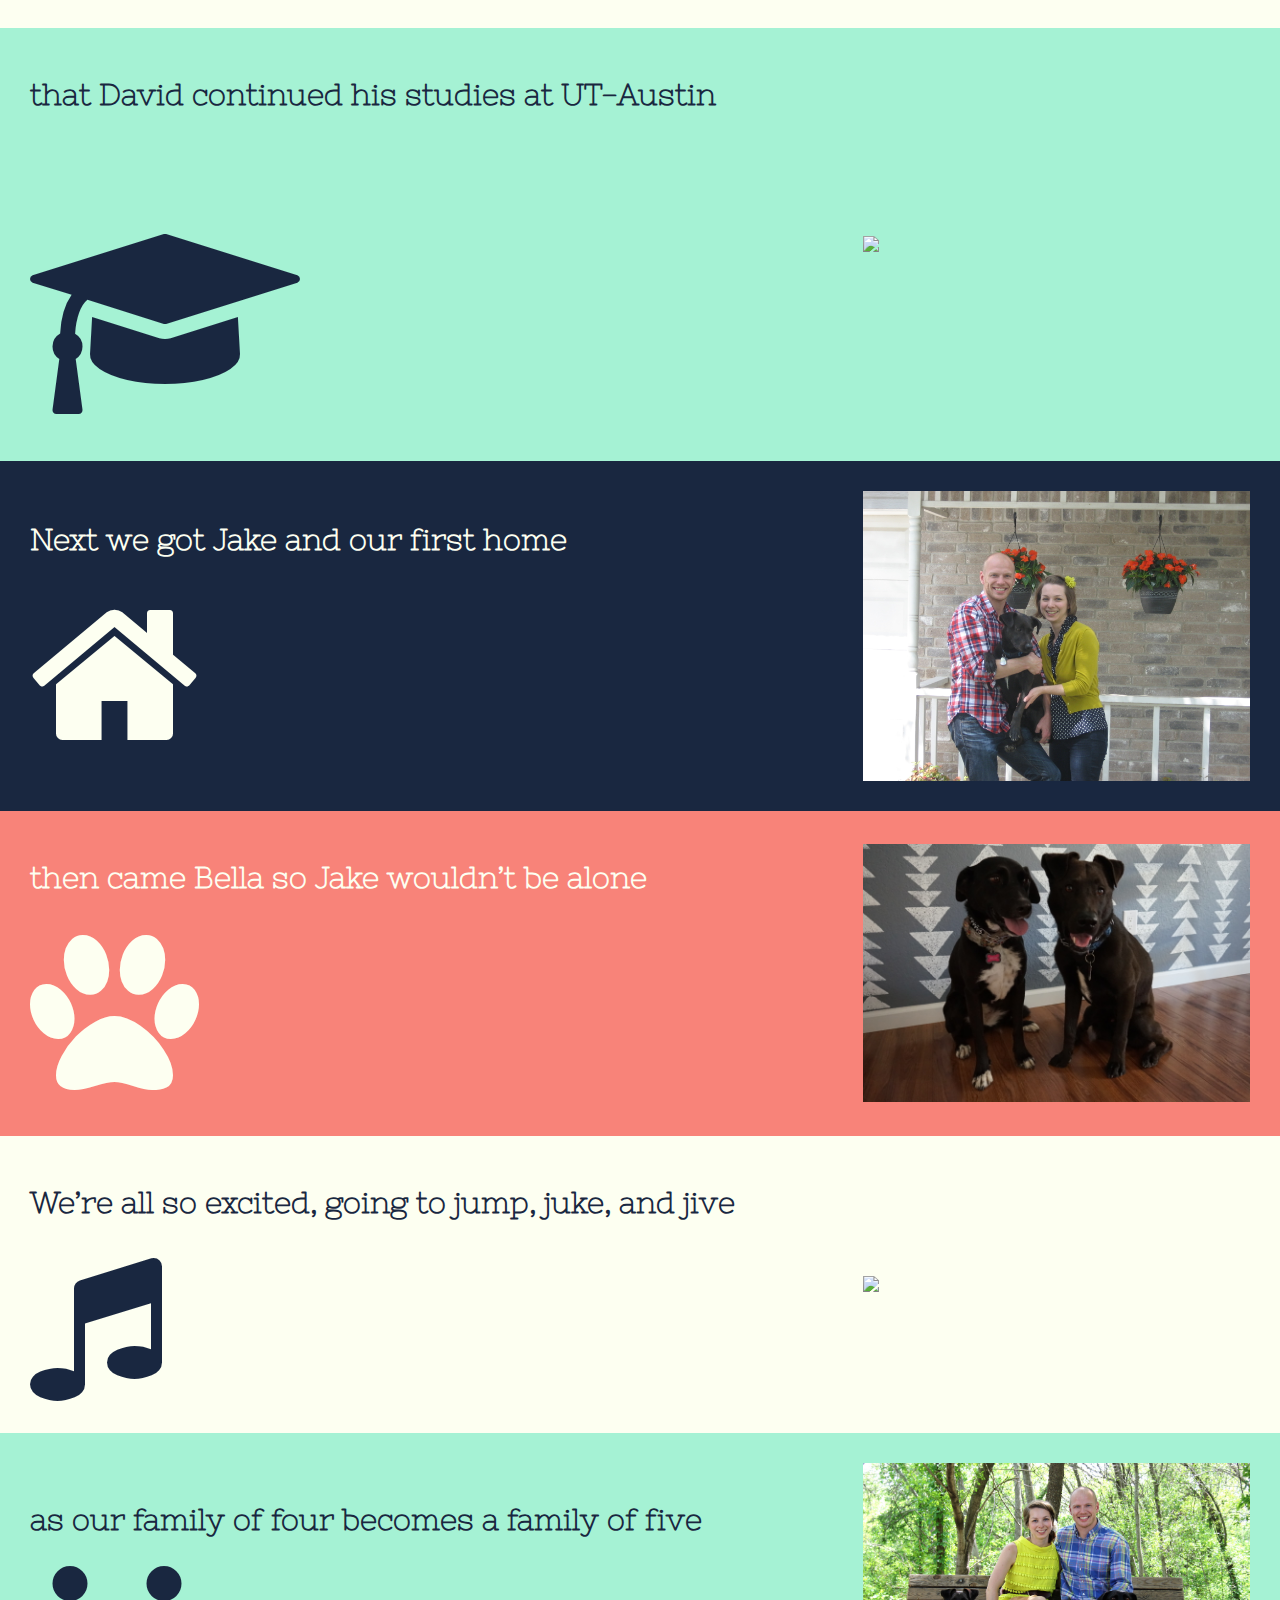
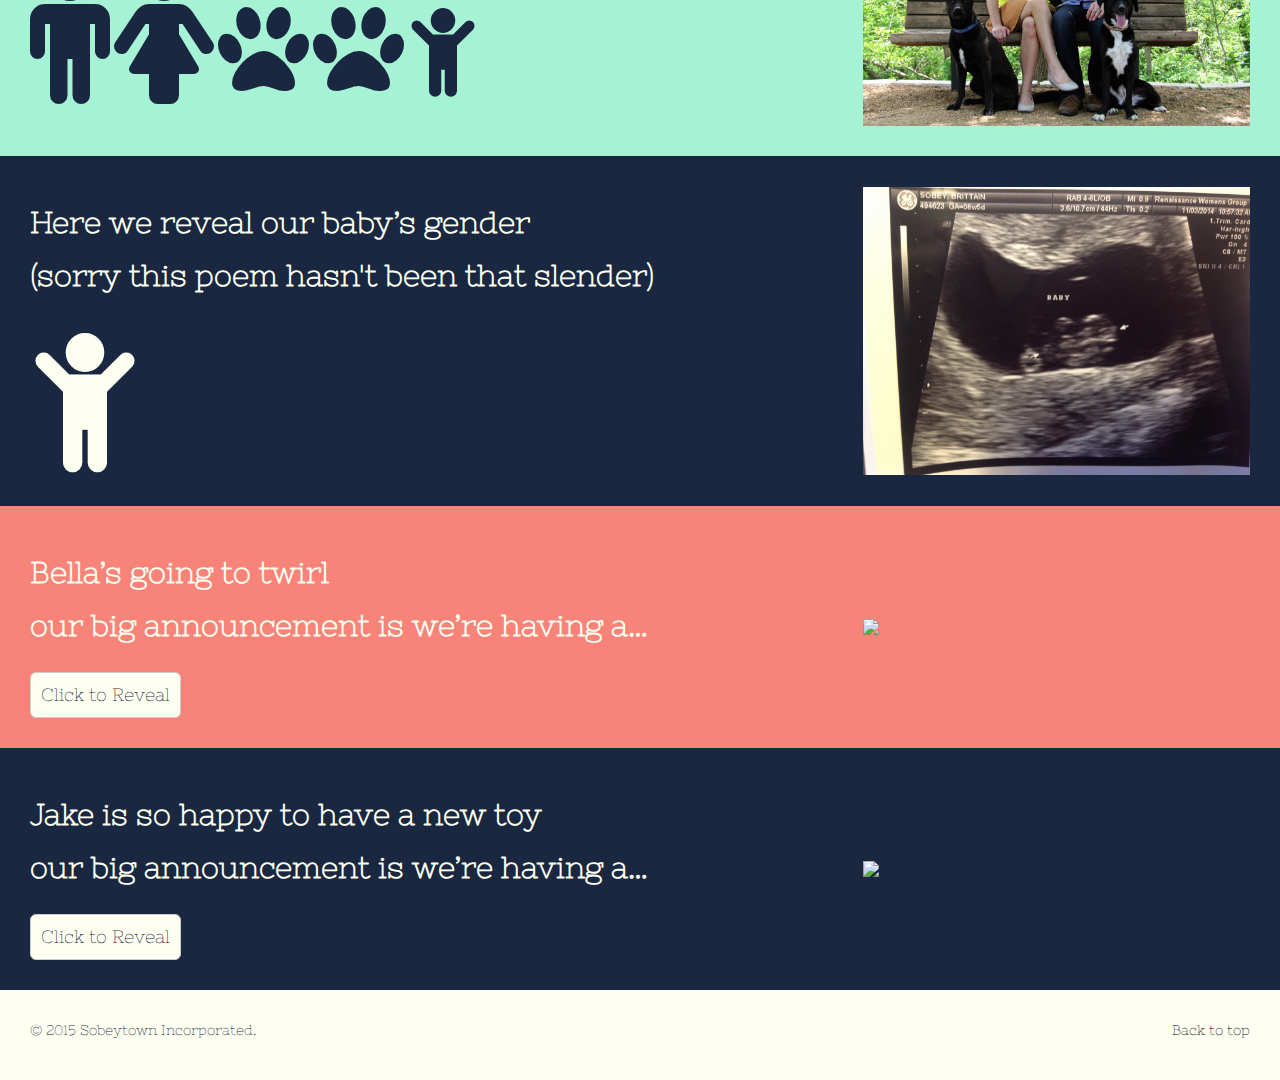
==== commit 9ec5dd97: "change to navbar so it would collapse on small screens" ====
--- a/index.html
+++ b/index.html
@@ -26,10 +26,17 @@
         <h3 class="masthead-brand">
           <a href="index.html">Baby Sobey</a>
         </h3>
-        <ul class="nav masthead-nav">
-          <li class="active"><a href="#">Home</a></li>
-          <li><a href="shortcut.html">Just Tell Me Already</a></li>
-        </ul>
+        <div class="collapse navbar-collapse" id="myNavbar">
+          <ul class="nav masthead-nav">
+            <li class="active"><a href="#">Home</a></li>
+            <li><a href="shortcut.html">Just Tell Me Already</a></li>
+          </ul>
+        </div>
+        <button type="button" class="navbar-toggle" data-toggle="collapse" data-target="#myNavbar">
+          <span class="icon-bar"></span>
+          <span class="icon-bar"></span>
+          <span class="icon-bar"></span>
+        </button>
       </div>
     </nav>
     <div class="jumbotron">
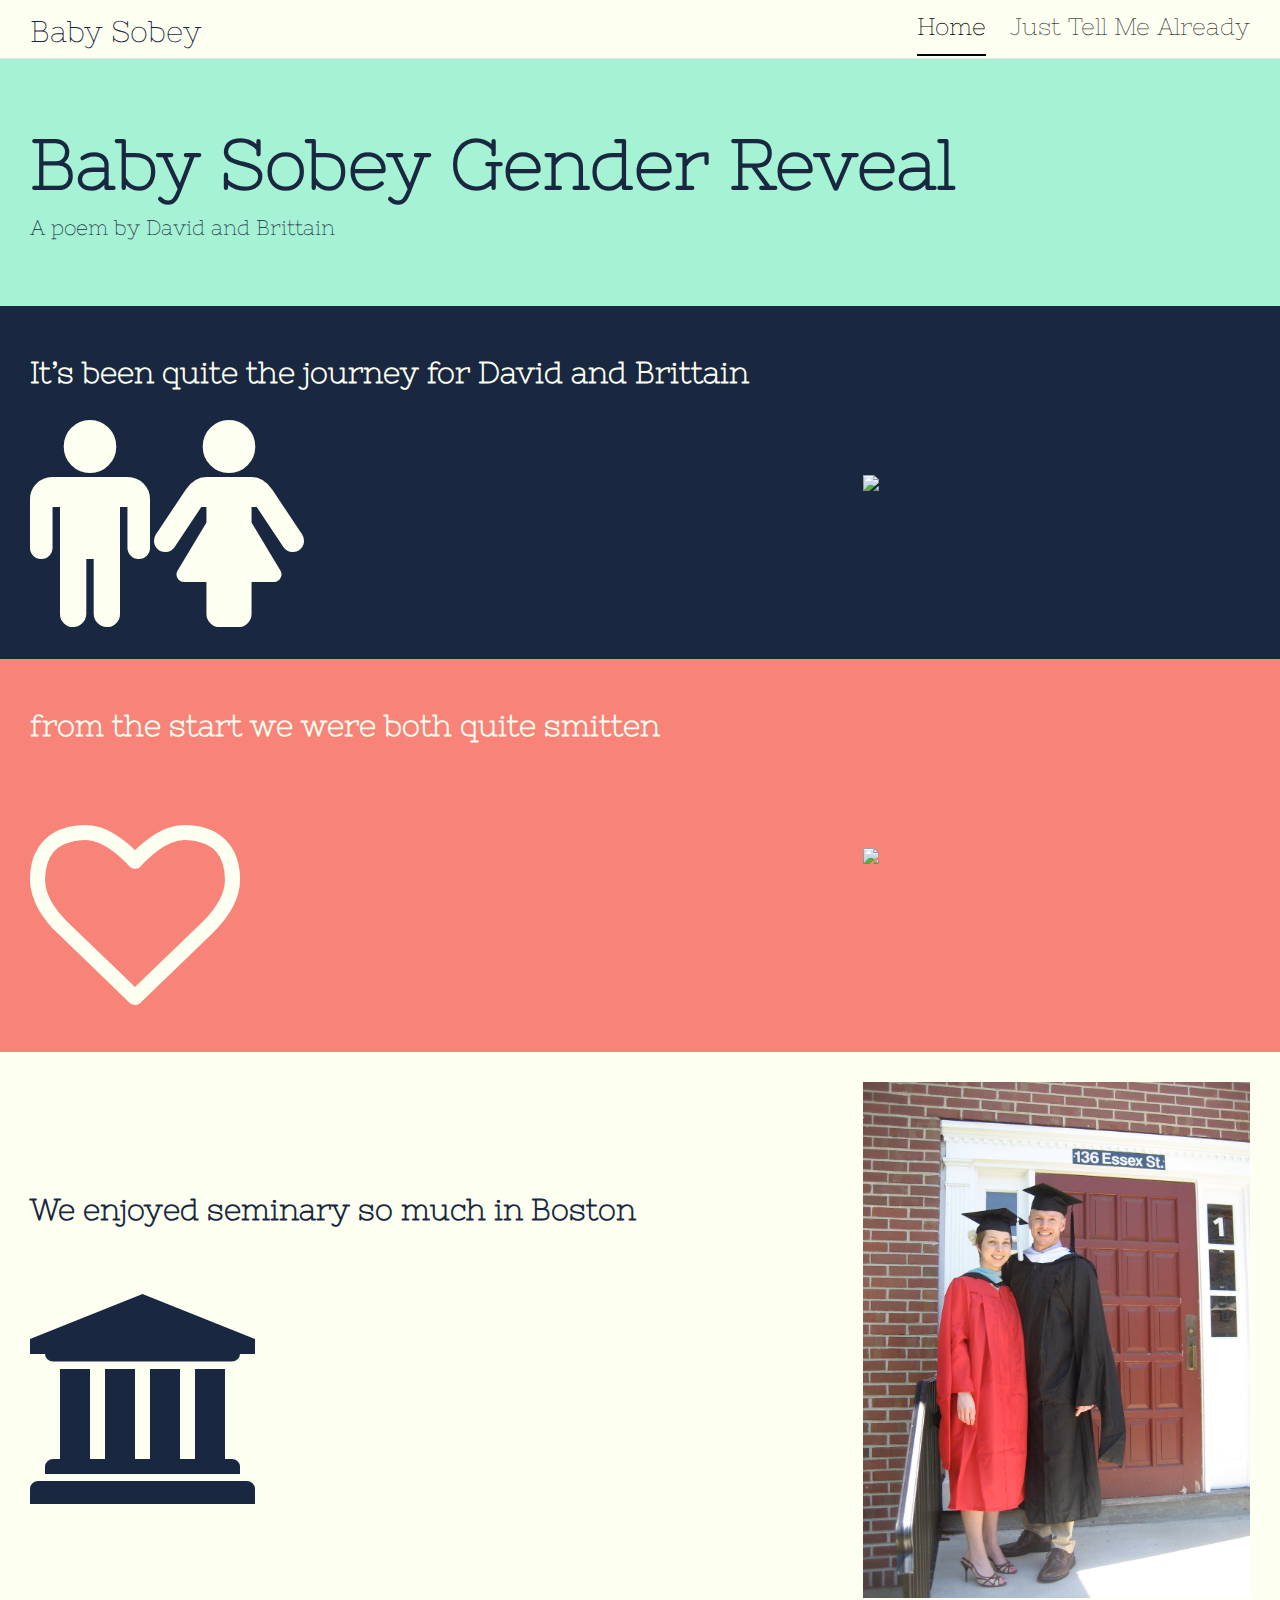
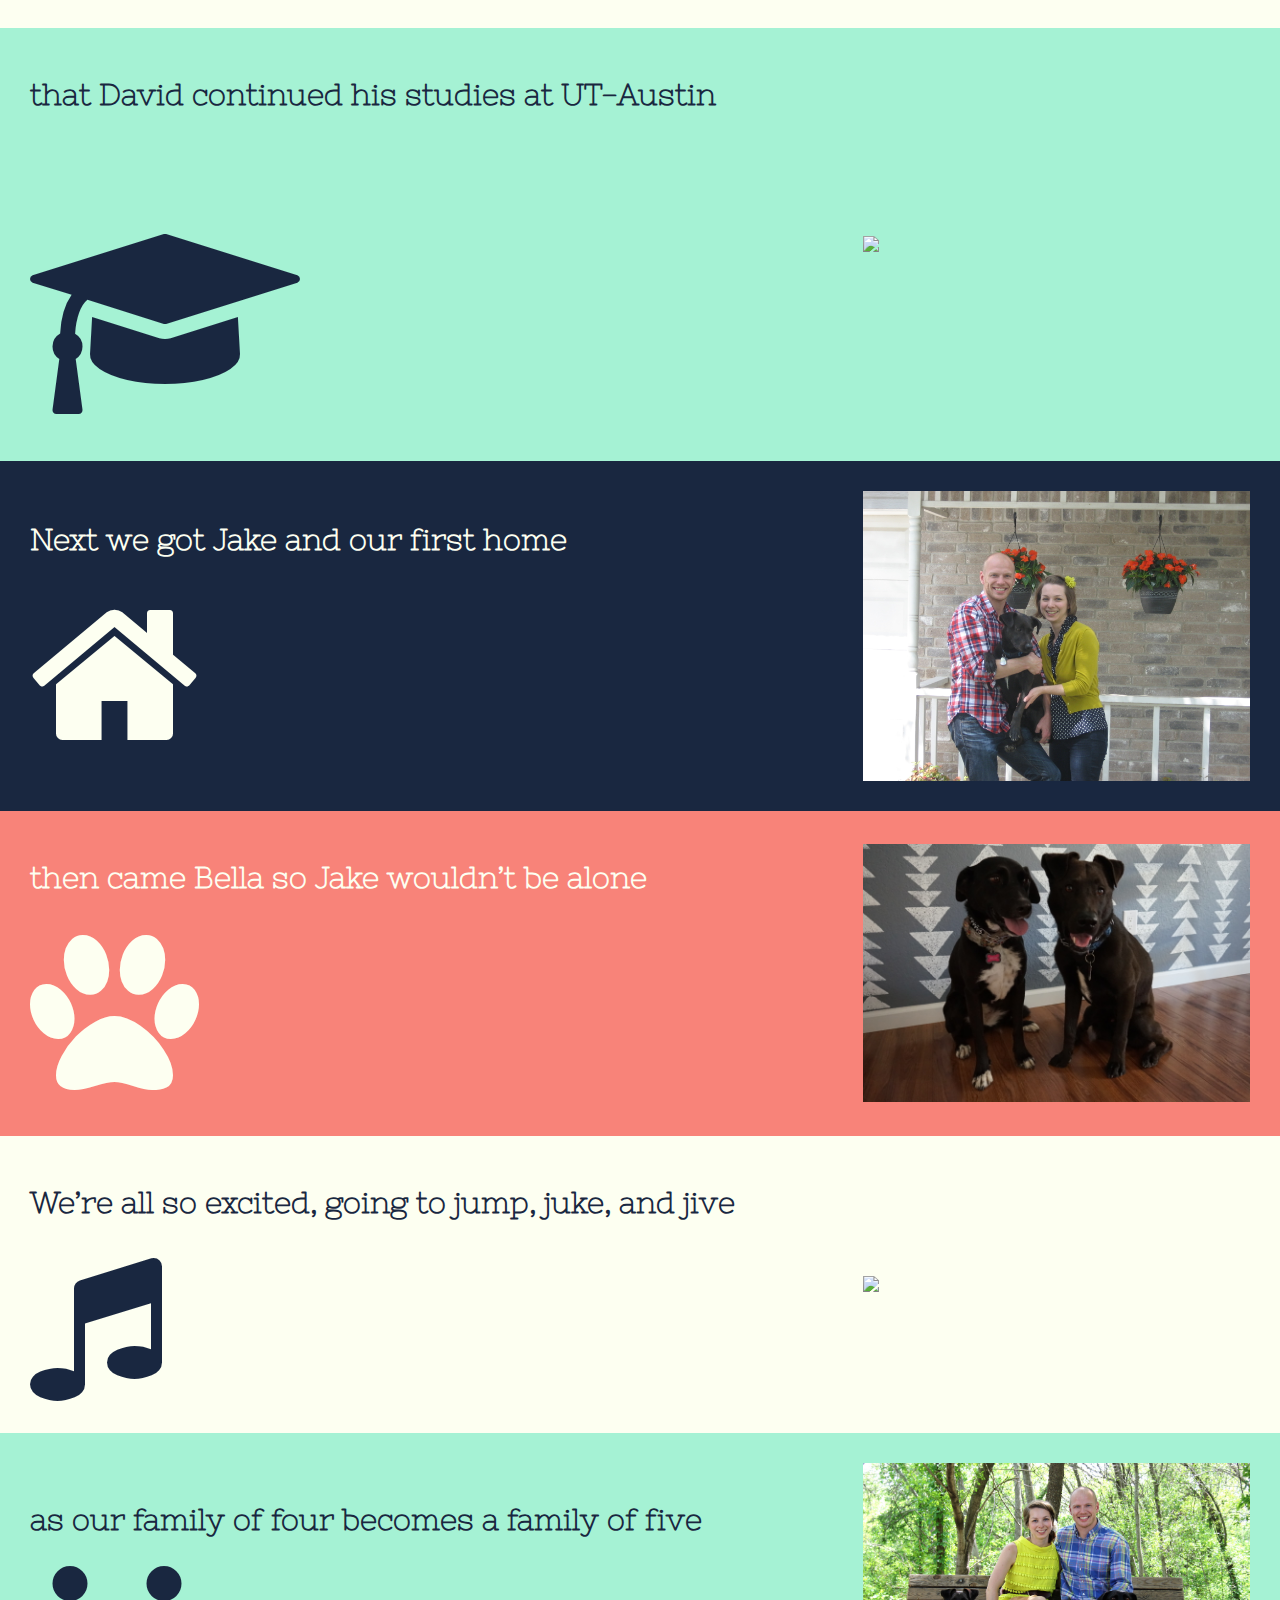
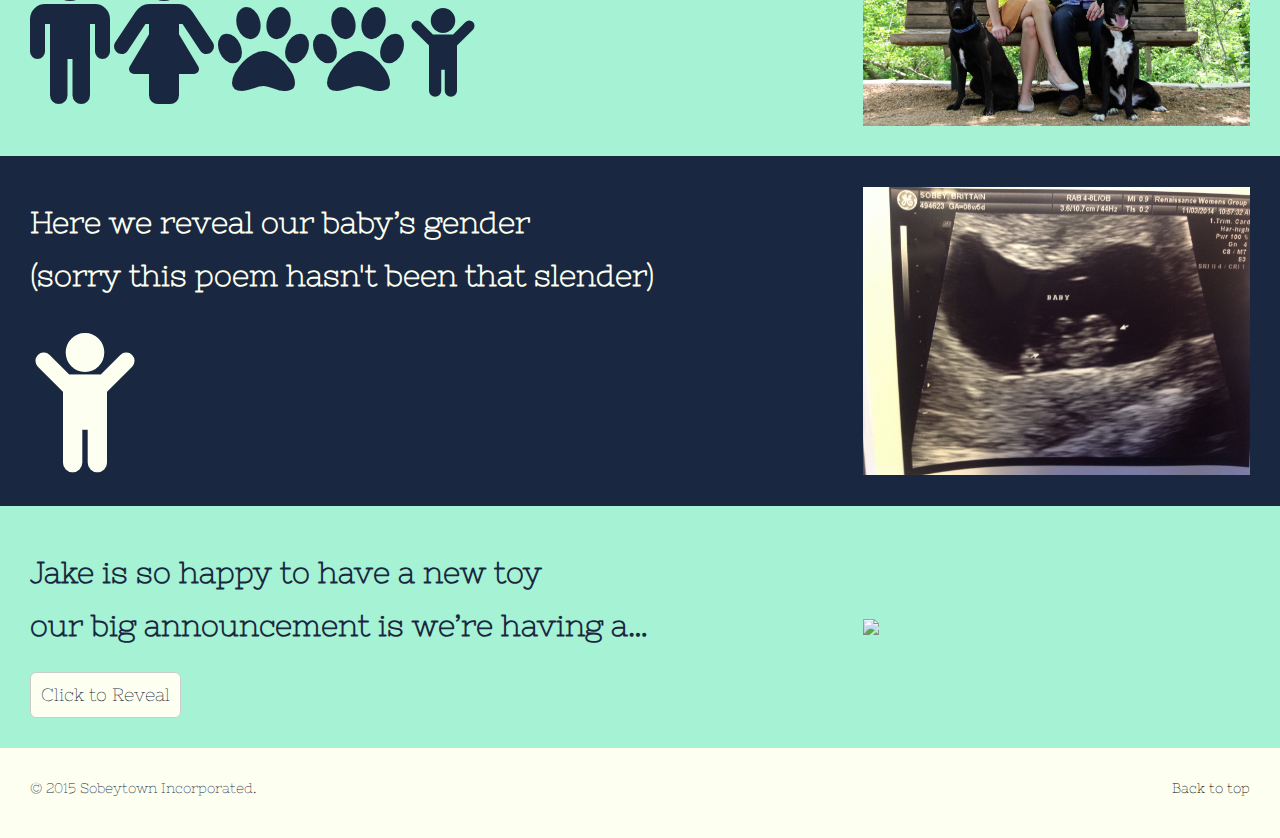
==== commit 9228e545: "its a girllllll" ====
--- a/index.html
+++ b/index.html
@@ -159,6 +159,7 @@
         </div>
       </div>
     </div>
+    <!--
     <div class="sobeytown-coral">
       <div class="row">
         <div class="col-md-8">
@@ -174,7 +175,8 @@
         </div>
       </div>
     </div>
-    <div class="sobeytown-navy">
+    -->
+    <div class="sobeytown-mint">
       <div class="row">
         <div class="col-md-8">
           <h2>Jake is so happy to have a new toy</h2>
--- a/css/sobeytown.css
+++ b/css/sobeytown.css
@@ -197,4 +197,8 @@
     margin-right:-4px;
 }
 
-
+.navbar-toggle .icon-bar {
+  background-color: #192740;
+}
+
+
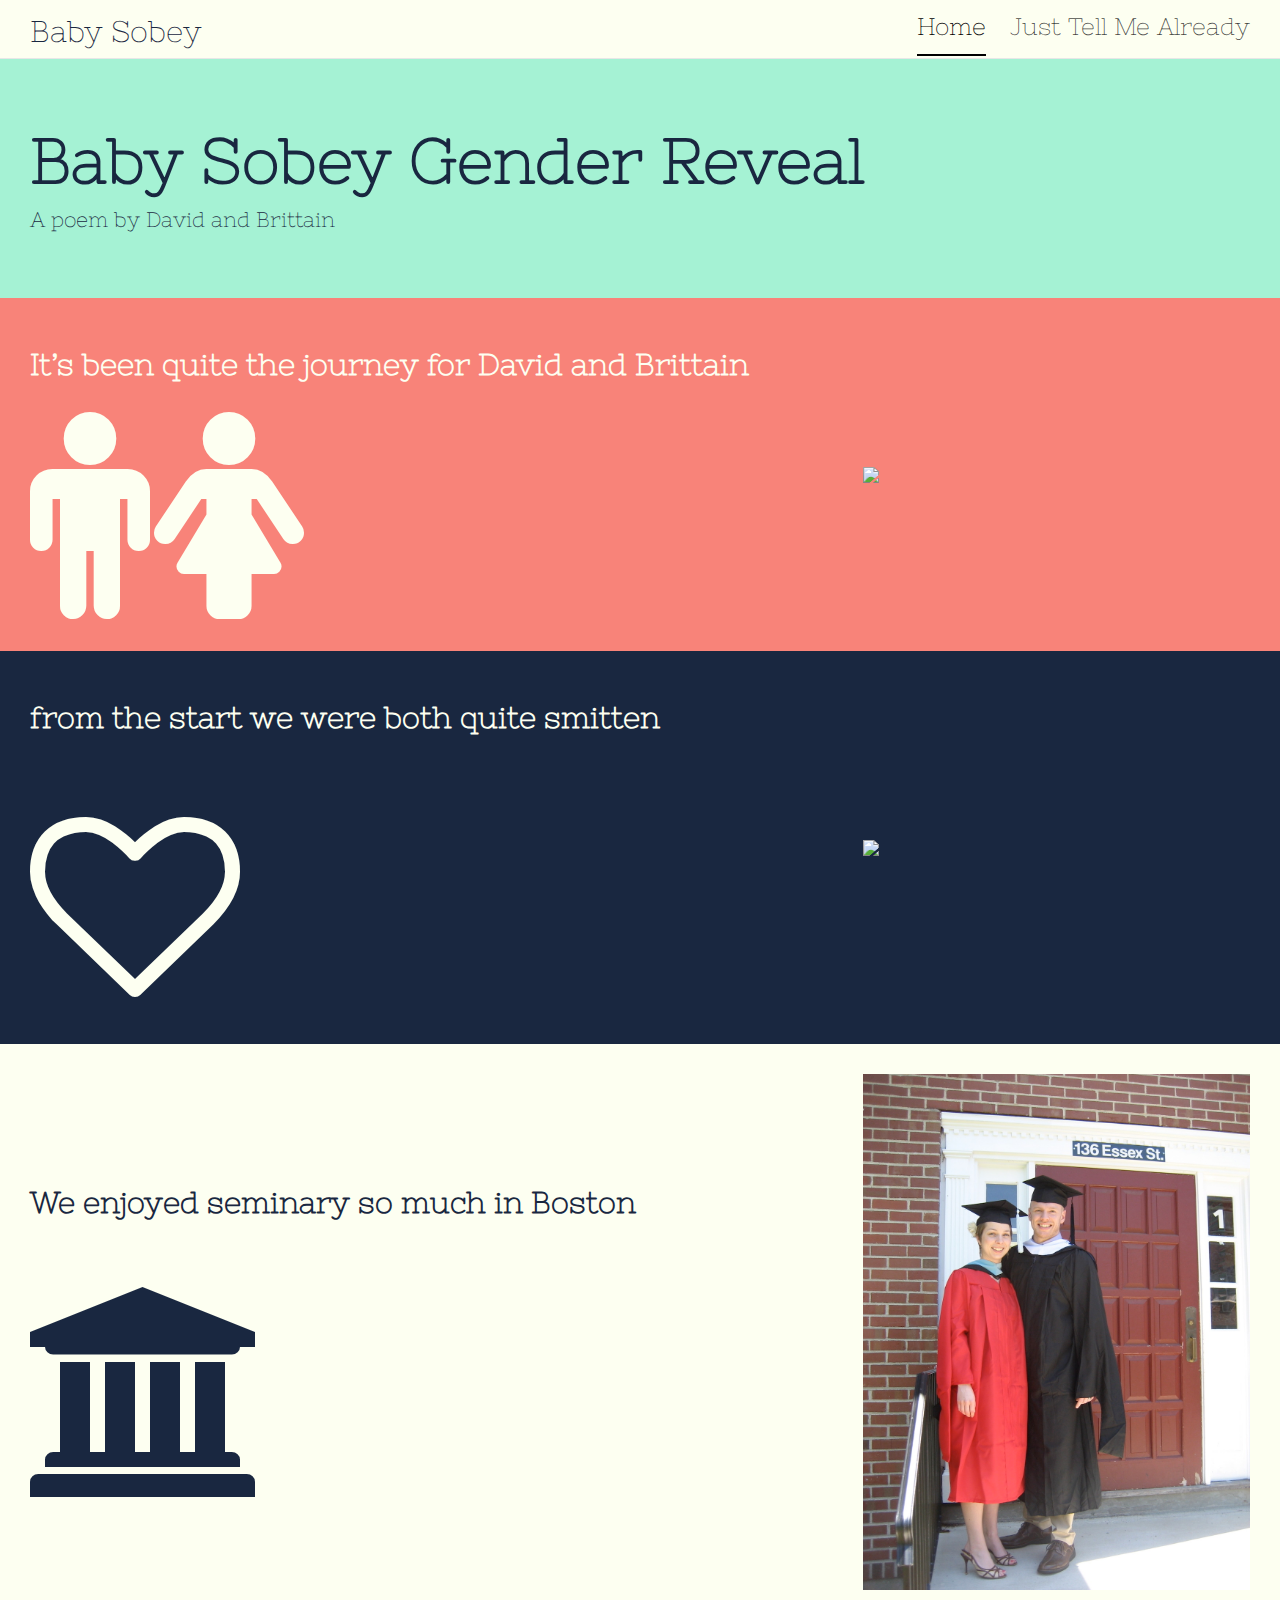
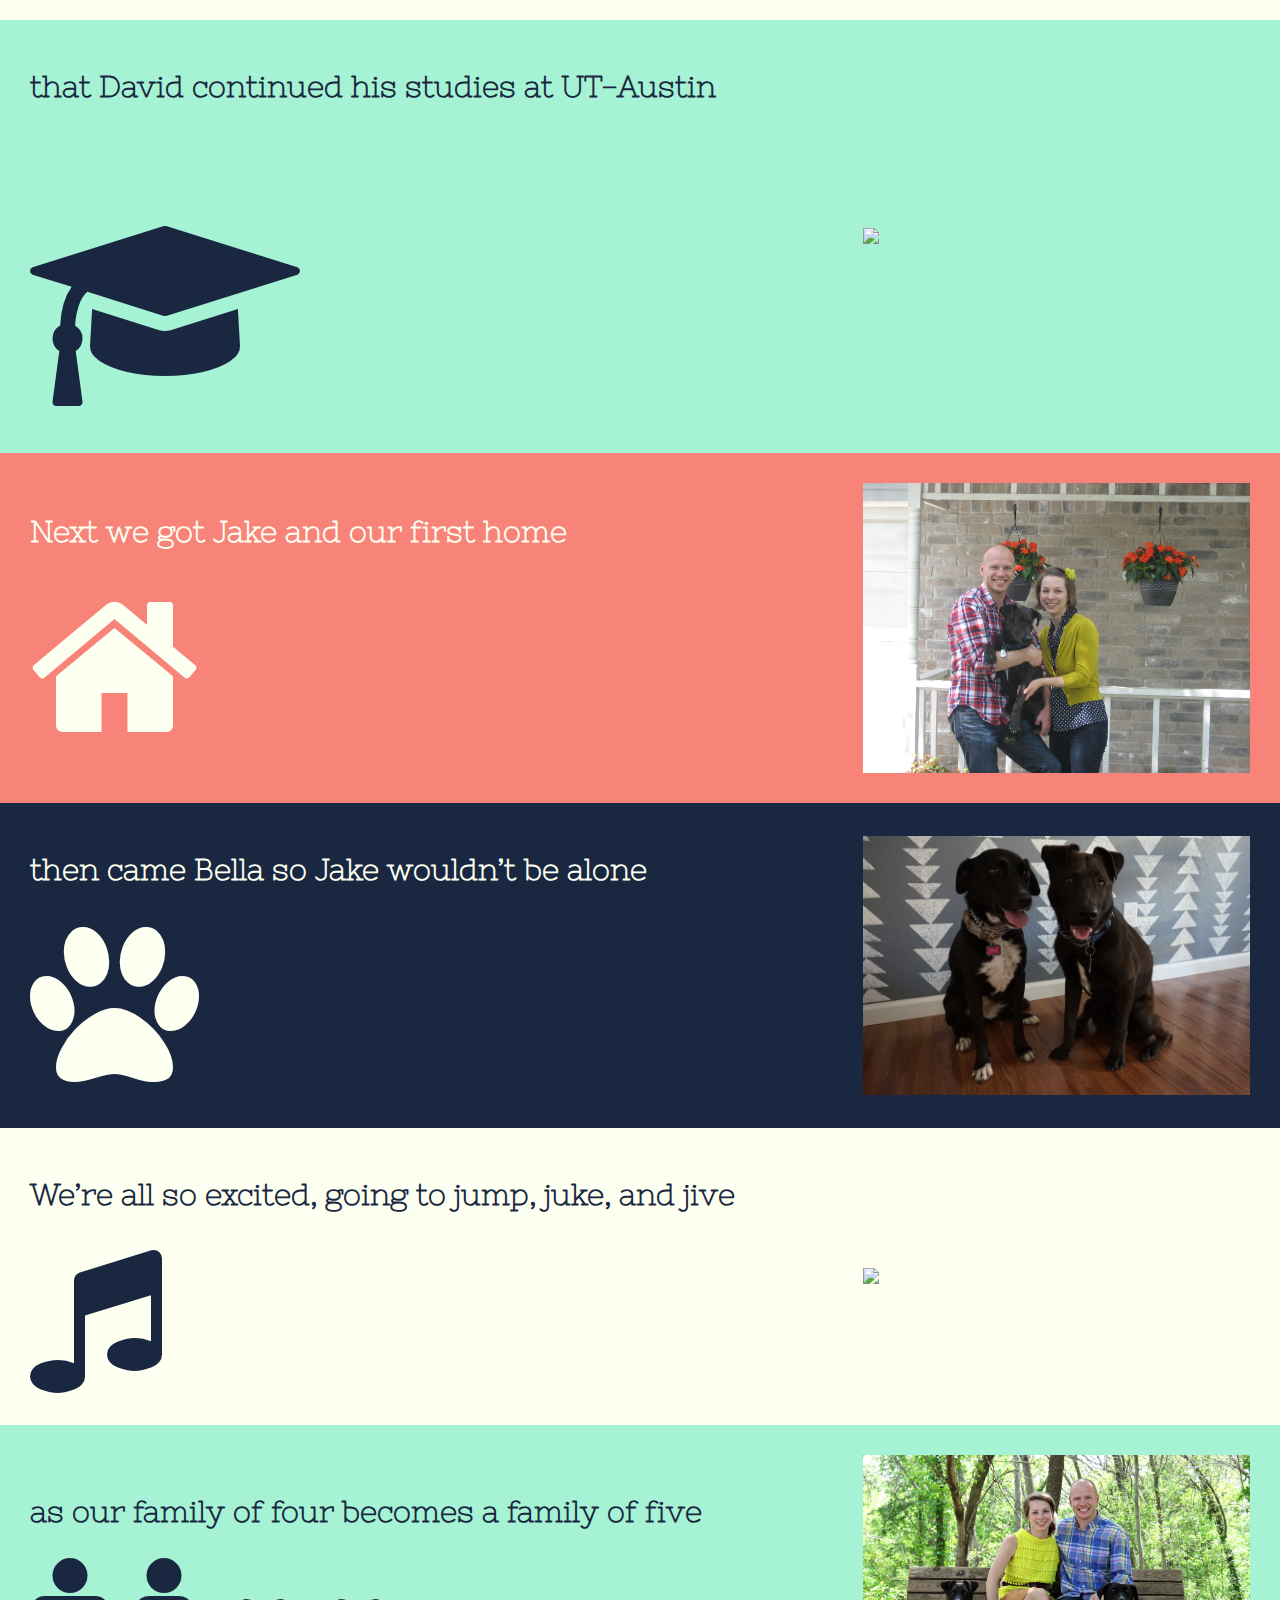
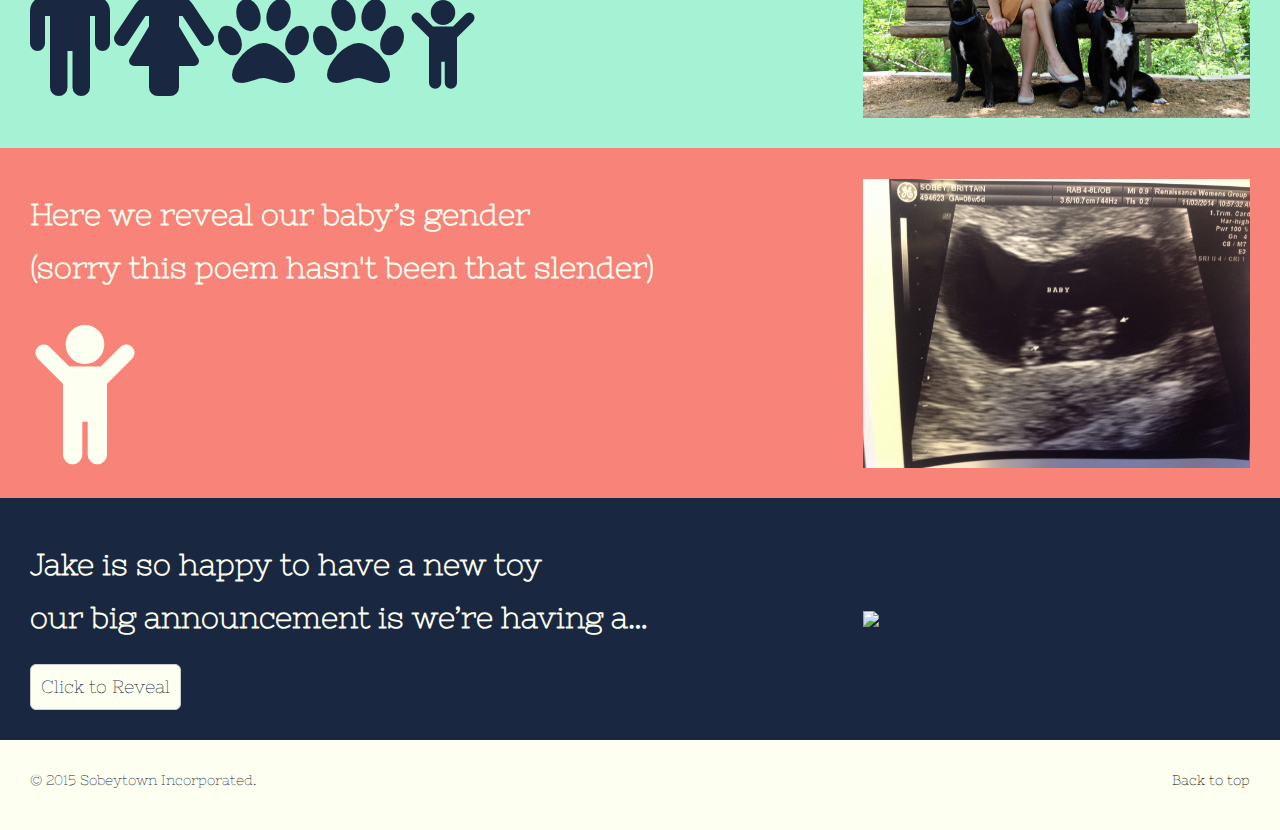
==== commit 5f337532: "color rearrange, heading sizes adjusted to be responsive, shortcut page font shrunk down to h2" ====
--- a/index.html
+++ b/index.html
@@ -40,10 +40,10 @@
       </div>
     </nav>
     <div class="jumbotron">
-        <h1 class="cover-heading">Baby Sobey Gender Reveal</h1>
+        <h1>Baby Sobey Gender Reveal</h1>
         <p>A poem by David and Brittain</p>
     </div>
-    <div class="sobeytown-navy">
+    <div class="sobeytown-coral">
       <div class="row">
         <div class="col-md-8">
           <h2>It’s been quite the journey for David and Brittain </h2>
@@ -57,7 +57,7 @@
         </div>
       </div>
     </div>
-    <div class="sobeytown-coral">
+    <div class="sobeytown-navy">
       <div class="row">
         <div class="col-md-8">
           <h2>from the start we were both quite smitten</h2>
@@ -94,19 +94,19 @@
         </div>
       </div>
     </div>
+    <div class="sobeytown-coral">
+      <div class="row">
+        <div class="col-md-8">
+          <h2>Next we got Jake and our first home</h2>
+          <br>
+          <i class="fa fa-home" style="font-size: 13em; color:#FDFFF1"></i>
+        </div>
+        <div class="col-md-4">
+          <img src="img/home.jpg" class="img-responsive">
+        </div>
+      </div>
+    </div>
     <div class="sobeytown-navy">
-      <div class="row">
-        <div class="col-md-8">
-          <h2>Next we got Jake and our first home</h2>
-          <br>
-          <i class="fa fa-home" style="font-size: 13em; color:#FDFFF1"></i>
-        </div>
-        <div class="col-md-4">
-          <img src="img/home.jpg" class="img-responsive">
-        </div>
-      </div>
-    </div>
-    <div class="sobeytown-coral">
       <div class="row">
         <div class="col-md-8">
           <h2>then came Bella so Jake wouldn’t be alone</h2>
@@ -146,7 +146,7 @@
         </div>
       </div>
     </div>
-    <div class="sobeytown-navy">
+    <div class="sobeytown-coral">
       <div class="row">
         <div class="col-md-8">
           <h2>Here we reveal our baby’s gender</h2>
@@ -176,7 +176,7 @@
       </div>
     </div>
     -->
-    <div class="sobeytown-mint">
+    <div class="sobeytown-navy">
       <div class="row">
         <div class="col-md-8">
           <h2>Jake is so happy to have a new toy</h2>
--- a/css/sobeytown.css
+++ b/css/sobeytown.css
@@ -174,7 +174,7 @@
   text-align: center;
 }
 
-h1 { font-family: 'Nixie One', cursive; font-weight: 700; font-size: 70px !important; }
+h1 { font-family: 'Nixie One', cursive; font-weight: 700; }
 h2 { font-family: 'Nixie One', cursive; font-weight: 700; }
 h3 { font-family: 'Nixie One', cursive; font-weight: 700; }
 p { font-family: 'Nixie One', cursive; }
